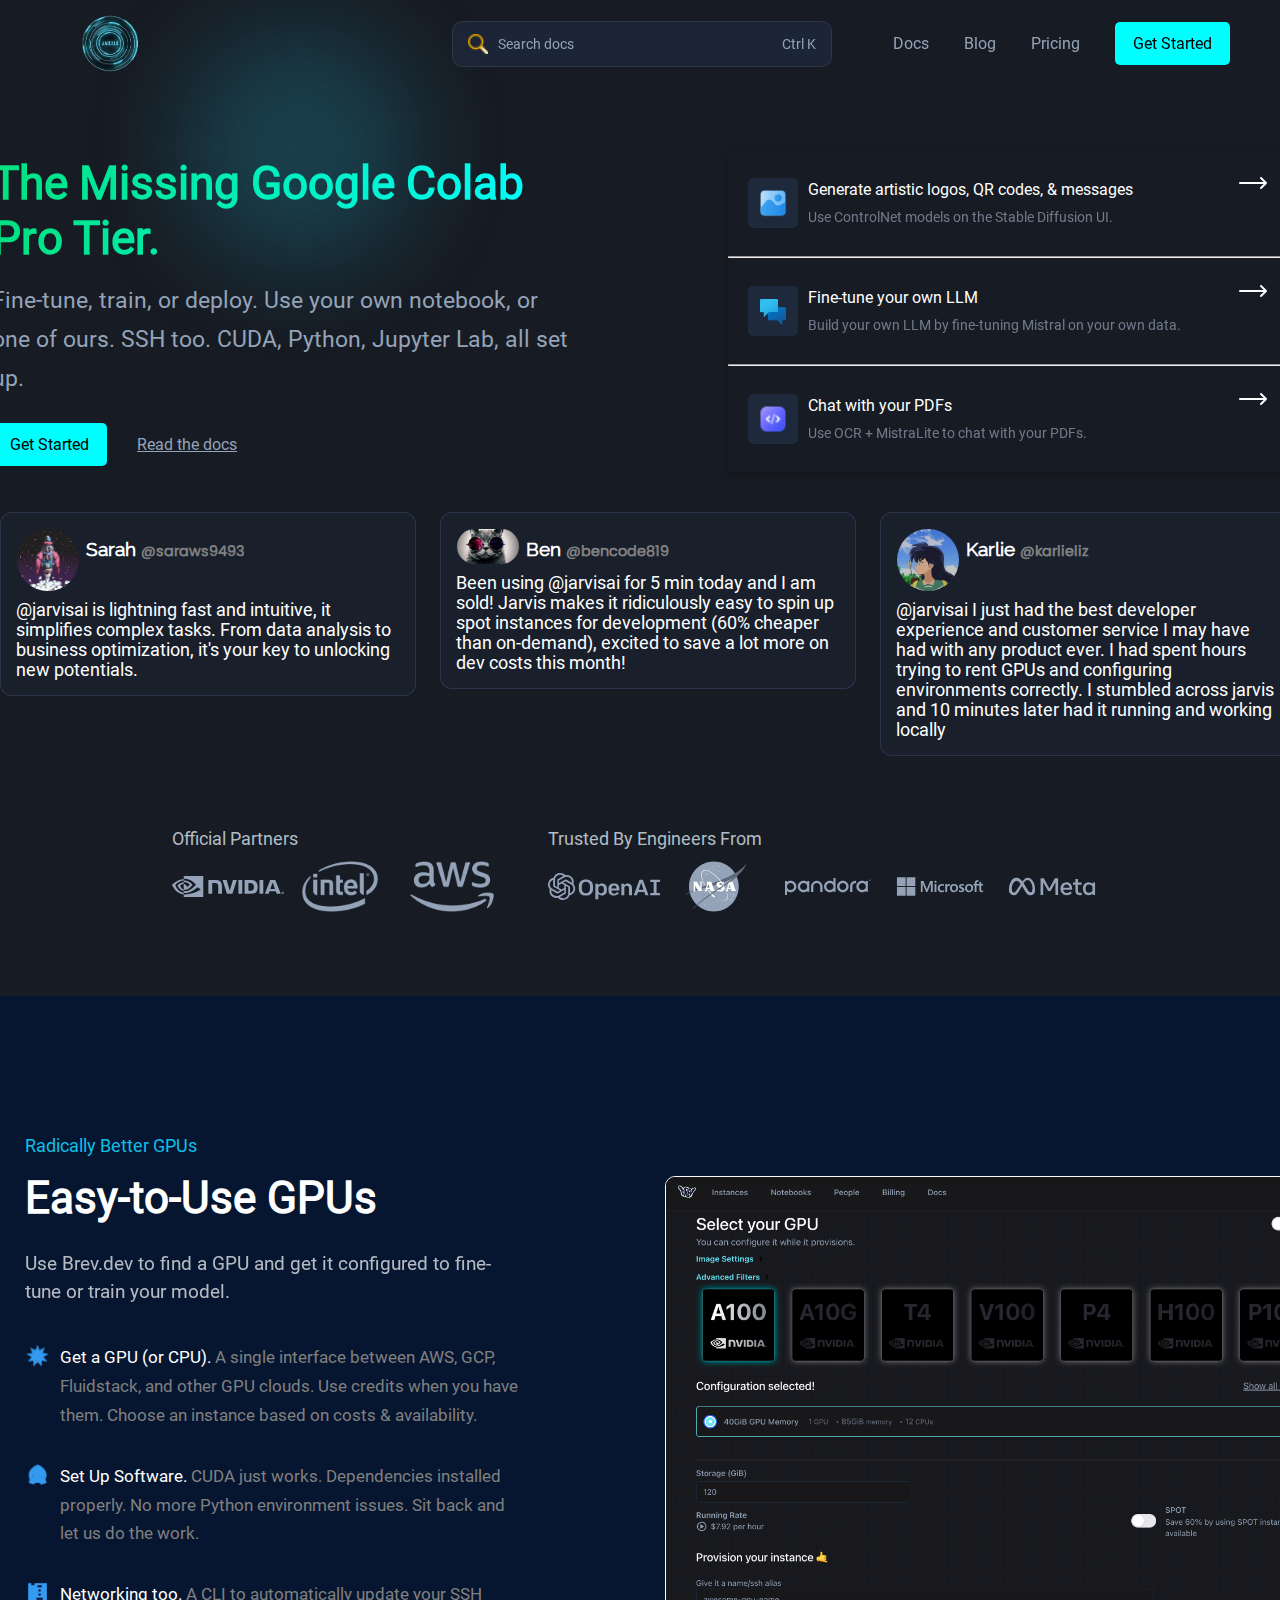
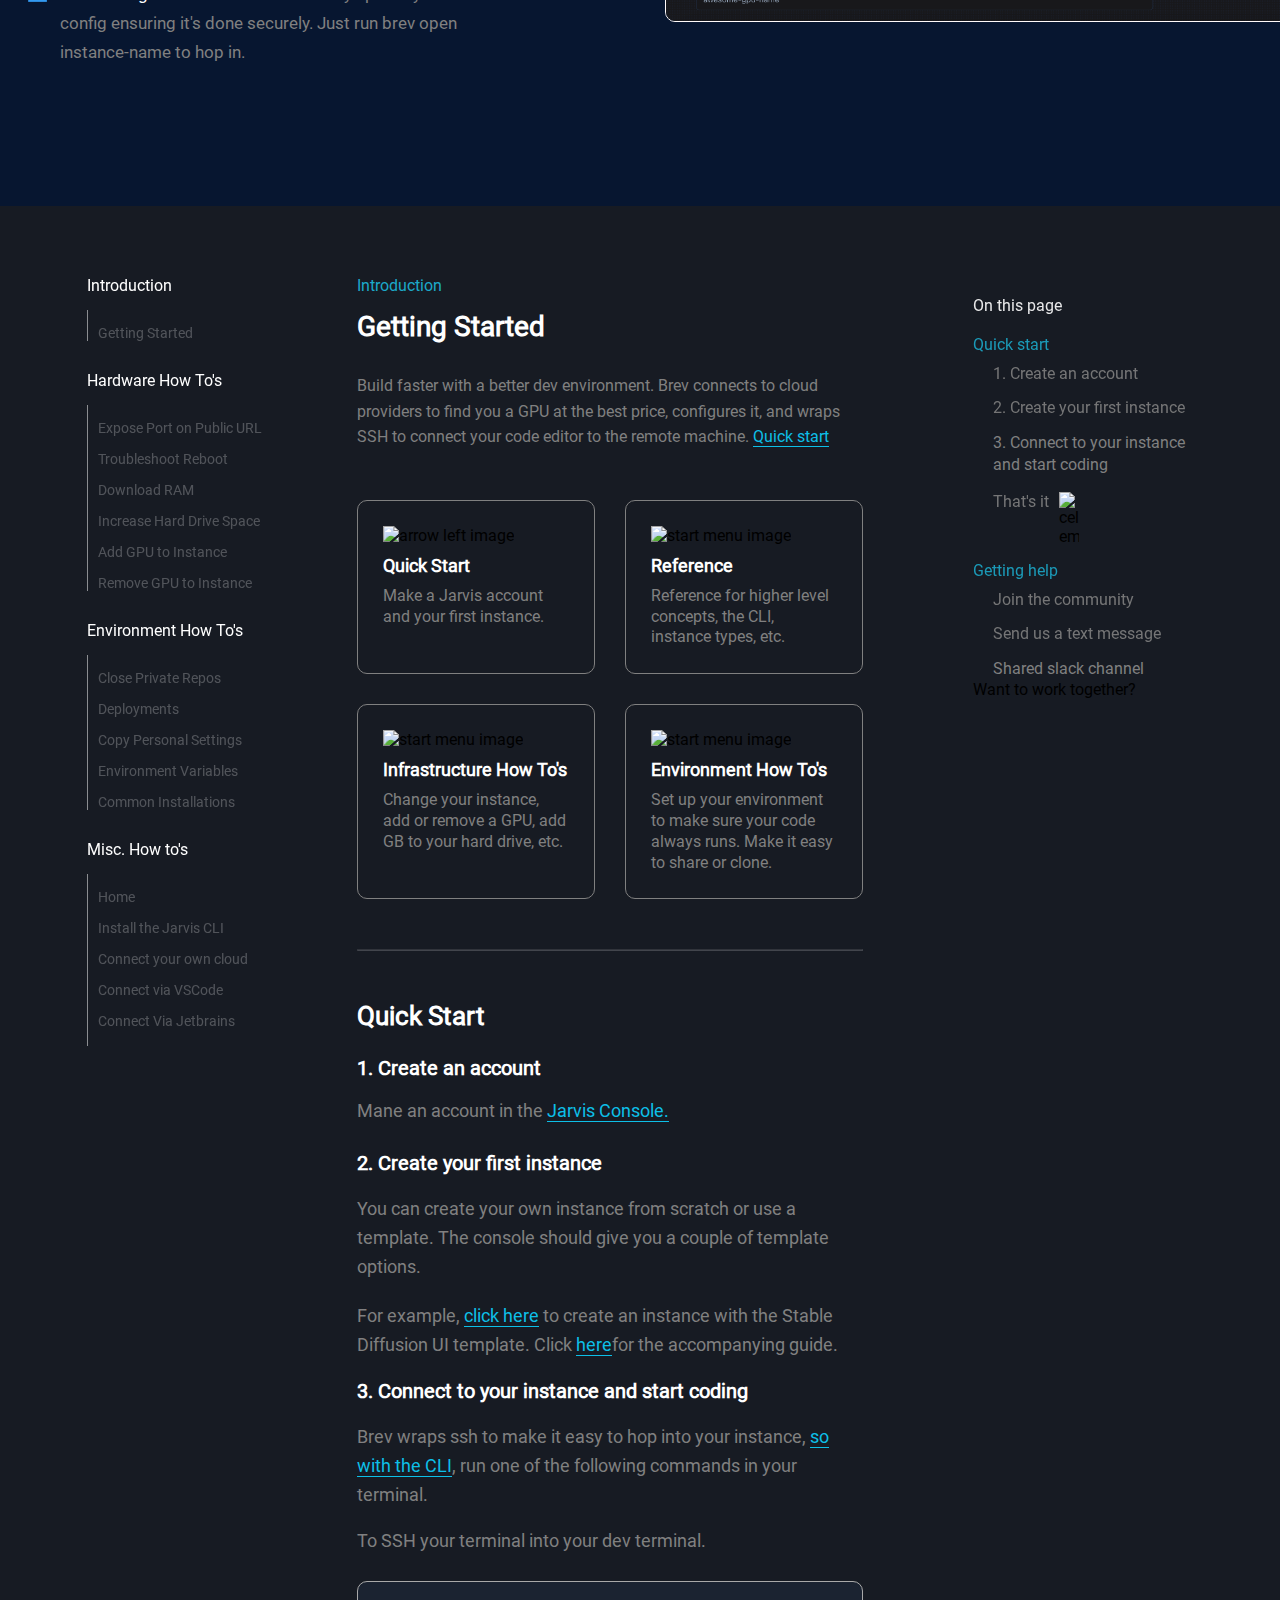
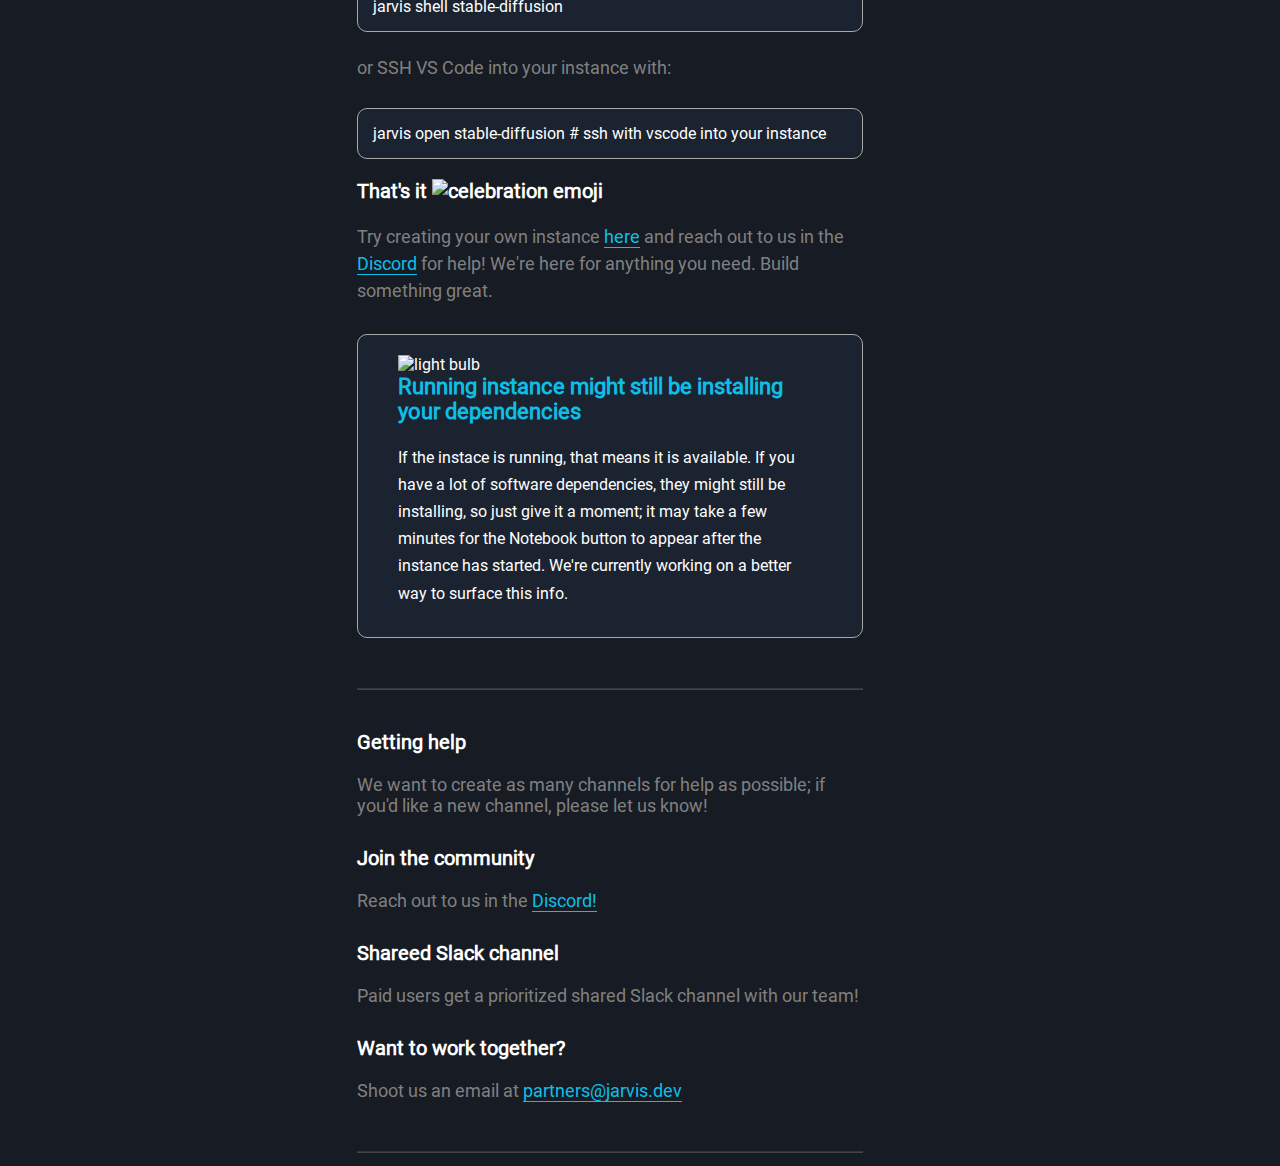
==== client/index.html @ 692cb722 "finished right section" ====
<!DOCTYPE html>
<html lang="en">
<head>
    <meta charset="UTF-8">
    <meta name="viewport" content="width=device-width, initial-scale=1.0">
    <title>Jarvis.ai</title>
    <link rel="stylesheet" href="/client/index.css">
    <script src="/client/index.js" defer></script>
    <script src="https://kit.fontawesome.com/c1b15e9f35.js" crossorigin="anonymous"></script>

    <link rel="icon" type="image/x-icon" href="/assets/jarvis.png">
</head>

<body>
        <div id="background">
            <div id="blur-overlay"></div>
            <header>
                <img class="header-icon" src="/assets/jarvis.png" alt="jarvis icon image" loading="lazy" title="jarvis icon image">
                <div class="header-middle">
                    <button onclick="toggleBlur()" class="middle-btn" type="button">
                        <div class="button-left">
                            <img src="/assets/search.png" alt="search icon" loading="lazy" title="search icon">
                            <span class="middle-span">Search docs</span>
                        </div>
                            <p>Ctrl K</p>
                    </button>
                </div>

                <div class="header-right">
                    <a href="#">Docs</a>
                    <a href="#">Blog</a>
                    <a href="#">Pricing</a>
                    <button class="get-started">Get Started</button>
                </div>
            </header>

                <div id="hidden-search-menu">
                    <div class="hidden-search-menu-top">
                        <div class="searchbar-wrapper">
                            <i class="fa-solid fa-magnifying-glass"></i>
                            <input type="text" id="search-input" placeholder="Search docs">
                        </div>
                            <span id="cancel-btn">Cancel</span>
                    </div>
                    <div class="search-menu-middle">
                        <span>No recent searches</span>
                    </div>
                    <div class="search-menu-bottom">
                        <div class="search-options">
                            <div class="to-select to-hide">
                                <i class="fa-solid fa-arrow-left"></i> <span>to select</span>
                            </div>
                            <div class="to-navigate to-hide">
                                <i class="fa-solid fa-arrow-down"></i>
                                <i class="fa-solid fa-arrow-up"></i>
                                <span>to navigate</span>
                            </div>
                            <div class="to-close to-hide">
                                <span class="escape-icon">esc</span>
                                <span>to close</span>
                            </div>
                            <div class="search-link-wrapper">
                                <span>Search by</span>
                                <a target="_blank" href="https://www.algolia.com/"><img class="search-icon" src="/assets/algolia-logo.svg" alt="Algolia Logo"></a>
                            </div>
                        </div>
                    </div>
                </div>

        <main id="main">
                <img class="blur" src="/assets/blur.png" alt="blur" loading="lazy">
                <div class="landing-top">
                    <div class="landing-left">
                        <h2>The Missing Google Colab Pro Tier.</h2>
                        <p>Fine-tune, train, or deploy. Use your own notebook, or one of ours. SSH too. CUDA, Python, Jupyter Lab, all set up.</p>       
                    <div class="landing-left-bottom">
                        <button class="get-started">Get Started</button>
                        <a href="">Read the docs</a>
                    </div>
                </div>

                <div class="landing-right">
                    <a href=""><div class="group">
                        <img class="label-img" src="/assets/image (1).png" alt="small image icon" loading="lazy">
                    <div class="label-1-text">
                        <p class="top-text">Generate artistic logos, QR codes, & messages</p>
                        <p class="bottom-text">Use ControlNet models on the Stable Diffusion UI.</p>
                    </div>
                        <img class="group-arrow" src="/assets/icons8-arrow-30.png" alt="">
                    </div></a><hr>

                
                    <a href=""><div class="group">
                        <img class="label-img" src="/assets/icons8-chat-48.png" alt="small messanger icon" loading="lazy">
                        <div class="label-1-text">
                            <p class="top-text">Fine-tune your own LLM</p>
                            <p class="bottom-text">Build your own LLM by fine-tuning Mistral on your own data.</p>
                        </div>
                        <img class="group-arrow" src="/assets/icons8-arrow-30.png" alt="">
                        </div></a><hr>

                
                    <a href=""><div class="group">
                        <img class="label-img" src="/assets/code.png" alt="small messanger icon" loading="lazy">
                        <div class="label-1-text">
                            <p class="top-text">Chat with your PDFs</p>
                            <p class="bottom-text">Use OCR + MistraLite to chat with your PDFs.</p>
                        </div>
                        <img class="group-arrow" src="/assets/icons8-arrow-30.png" alt="">
                    </div></a>
                </div>
            </div>

            <!-- Animated Cards-->

        <section id="scroll-wrapper">
            <div class="scroller-inner">
                <div class="cards">
                    <div class="card-top">
                        <img class="card-avi" src="/assets/astronaut-pic.jpg" alt="Picture of a rocket">
                        <h3 class="card-username"><span>Sarah </span>@saraws9493</h3>
                    </div>
                    <div class="card-bottom">
                        <p>@jarvisai is lightning fast and intuitive, it simplifies complex tasks. From data analysis to business optimization, it's your key to unlocking new potentials.</p>
                    </div>
                </div>
                <div class="cards">
                    <div class="card-top">
                        <img class="card-avi" src="/assets/catglasses-pic.jpg" alt="Picture of a cat with glasses">
                        <h3 class="card-username"><span>Ben </span>@bencode819</h3>
                    </div>
                    <div class="card-bottom">
                        <p>Been using @jarvisai for 5 min today and I am sold! Jarvis makes it ridiculously easy to spin up spot instances for development (60% cheaper than on-demand), excited to save a lot more on dev costs this month!</p>
                    </div>
                </div>
                <div class="cards">
                    <div class="card-top">
                        <img class="card-avi" src="/assets/kagome-pic.jpg" alt="Picture of Kagome from Inuyasha">
                        <h3 class="card-username"><span>Karlie </span>@karlieliz</h3>
                    </div>
                    <div class="card-bottom">
                        <p>@jarvisai I just had the best developer experience and customer service I may have had with any product ever. I had spent hours trying to rent GPUs and configuring environments correctly. I stumbled across jarvis and 10 minutes later had it running and working locally</p>
                    </div>
                </div>
                <div class="cards">
                    <div class="card-top">
                        <img class="card-avi" src="/assets/yonkodonny-pic.jpg" alt="Picture of Toji from JJK">
                        <h3 class="card-username"><span>Favii </span>@YonkoDonny</h3>
                    </div>
                    <div class="card-bottom">
                        <p>I had a delightful time setting up a #GPU-based dev environment... When's the last time you said that?</p>
                    </div> 
                </div>
                <div class="cards">
                    <div class="card-top">
                        <img class="card-avi" src="/assets/embur-pic.jpg" alt="Picture of Sung Jinwoo from Solo Leveling">
                        <h3 class="card-username"><span>Embur </span>@Embursidy</h3>
                    </div>
                    <div class="card-bottom">
                        <p>@jarvisai's offering is very smooth. Don't have to care about underlying GPU/cloud at all.</p>
                    </div>
                </div>
                <div class="cards">
                    <div class="card-top">
                        <img class="card-avi" src="/assets/lune-pic.jpg" alt="Picture of lune">
                        <h3 class="card-username"><span>Shawn </span>@saiyanlune</h3>
                    </div>
                    <div class="card-bottom">
                        <p>Jarvis saved me so much time developing and deploying ML apps, compared to running jobs locally. With Jarvis, I don’t have to go through clunky AWS or GCP UI’s, spend an hour setting up an instance just to realize that GPU’s are not available in that region.</p>
                    </div>
                </div>
                <div class="cards">
                    <div class="card-top">
                        <img class="card-avi" src="/assets/luka-pic.jpg" alt="Picture of Luka">
                        <h3 class="card-username"><span>Luka </span>@luka7doncic
                        </h3>
                    </div>
                    <div class="card-bottom">
                        <p>Really recommend @jarvisai for GPU programing. Your own powerful GPU server, but its cheap and so easy to set up. Couldn't do it locally</p>
                    </div>
                </div>
            </div>
        </section>

        <!-- Partners -->

        <section id="partners">
            <div class="partners-left">
                <span>Official Partners</span>
                <div class="company-images">
                    <img class="company-logos" src="/assets/nvidia-logo.svg" alt="">
                    <img class="company-logos" src="/assets/intel-logo.png" alt="">
                    <img class="company-logos" src="/assets/amazon logo.png" alt="">
                </div>
            </div>
            <div class="partners-right">
                    <span>Trusted By Engineers From</span>
                <div class="company-images">
                    <img class="company-logos" src="/assets/openai-logo.svg" alt="">
                    <img class="company-logos" src="/assets/nasa-logo.svg" alt="">
                    <img class="company-logos" src="/assets/pandora-logo.svg" alt="">
                    <img class="company-logos" src="/assets/microsoft-logo.svg" alt="">
                    <img class="company-logos" src="/assets/meta-logo.svg" alt="">
                </div>
            </div>
        </section>

        <!-- section below the home page -->

        <section id="radically">
            <div class="radically-left">
                <p>Radically Better GPUs</p>
                <h2>Easy-to-Use GPUs</h2>
                <p>Use Brev.dev to find a GPU and get it configured to fine-tune or train your model.</p>

                <div class="radically-left-bottom">
                    <div class="left-bottom">
                        <img class="radical-img" src="/assets/icons8-star-24.png" alt="">
                        <p><span>Get a GPU (or CPU). </span>A single interface between AWS, GCP, Fluidstack, and other GPU clouds. Use credits when you have them. Choose an instance based on costs & availability.</p>
                    </div>

                    <div class="left-bottom">
                        <img class="radical-img" src="/assets/icons8-spartan-helmet-24.png" alt="">
                        <p><span>Set Up Software. </span>CUDA just works. Dependencies installed properly. No more Python environment issues. Sit back and let us do the work.</p>
                    </div>

                    <div class="left-bottom">
                        <img class="radical-img" src="/assets/icons8-playing-24.png" alt="">
                        <p><span>Networking too. </span>A CLI to automatically update your SSH config ensuring it's done securely. Just run brev open instance-name to hop in.</p>
                    </div>
                </div>
            </div>

            <div class="radically-right">
                <img src="/assets/radically.png" alt="">
            </div>  
        </section>

        <section id="introduction">
            <div class="intro-left">
               <div class="scrollable-nav">
                <nav>
                    <li><h2>Introduction</h2>
                            <ul>                           
                                <li class="left-border"><a href="#">Getting Started</a></li>
                            </ul>
                    </li>

                    <li><h2>Hardware How To's</h2>
                    <ul>                    
                        <li class="left-border"><a href="#">Expose Port on Public URL</a></li>
                        <li class="left-border"><a href="#">Troubleshoot Reboot</a></li>
                        <li class="left-border"><a href="#">Download RAM</a></li>
                        <li class="left-border"><a href="#">Increase Hard Drive Space</a></li>
                        <li class="left-border"><a href="#">Add GPU to Instance</a></li>
                        <li class="left-border"><a href="#">Remove GPU to Instance</a></li>
                    </ul>
                </li>

                    <li><h2>Environment How To's</h2>
                    <ul>           
                        <li class="left-border"><a href="#">Close Private Repos</a></li>
                        <li class="left-border"><a href="#">Deployments</a></li>
                        <li class="left-border"><a href="#">Copy Personal Settings</a></li>
                        <li class="left-border"><a href="#">Environment Variables</a></li>
                        <li class="left-border"><a href="#">Common Installations</a></li>
                    </ul>
                </li>

                <li><h2>Misc. How to's</h2>
                    <ul>  
                        <li class="left-border"><a href="">Home</a></li>
                        <li class="left-border"><a href="">Install the Jarvis CLI</a></li>
                        <li class="left-border"><a href="">Connect your own cloud</a></li>
                        <li class="left-border"><a href="">Connect via VSCode</a></li>
                        <li class="left-border"><a href="">Connect Via Jetbrains</a></li>
                        <li class="left-border"><a href="">Invite Users</a></li>
                    </ul>
                </li>

                <li><h2>Reference</h2>
                    <ul>  
                        <li class="left-border"><a href="">Home</a></li>
                        <li class="left-border"><a href="">GPU</a></li>
                        <li class="left-border"><a href="">Setup Scripts</a></li>
                        <li class="left-border"><a href="">Debugging</a></li>
                    </ul>
                </li>

                </nav>
            </div> 
            </div>


            <div class="intro-middle">
                <p>Introduction</p>
                <h3>Getting Started</h3>
                <p>Build faster with a better dev environment. Brev connects to cloud providers to find you a GPU at the best price, configures it, and wraps SSH to connect your code editor to the remote machine. <span>Quick start</span></p>

                <div class="grid-container">
                    <div class="card">
                        <img src="/assets/icons8-arrow-left-24.png" alt="arrow left image">
                        <h5>Quick Start</h5>
                        <p>Make a Jarvis account and your first instance.</p>
                    </div>
                    <div class="card">
                        <img src="/assets/icons8-start-menu-24.png" alt="start menu image">
                        <h5>Reference</h5>
                        <p>Reference for higher level concepts, the CLI, instance types, etc.</p>
                    </div>
                    <div class="card">
                        <img src="/assets/icons8-staad-rcdc-24.png" alt="start menu image">
                        <h5>Infrastructure How To's</h5>
                        <p>Change your instance, add or remove a GPU, add GB to your hard drive, etc.</p>
                    </div>
                    <div class="card">
                        <img src="/assets/icons8-environment-24.png" alt="start menu image">
                        <h5>Environment How To's</h5>
                        <p>Set up your environment to make sure your code always runs. Make it easy to share or clone.</p>
                    </div>
                </div><hr>

                <div class="quick">
                    <h2>Quick Start</h2>

                    <h5>1. Create an account</h5>
                    <p>Mane an account in the <span>Jarvis Console.</span></p>

                    <h5>2. Create your first instance</h5>
                    <p>You can create your own instance from scratch or use a template. The console should give you a couple of template options.</p>
                    <p>For example, <span>click here</span> to create an instance with the Stable Diffusion UI template. Click <span>here</span>for the accompanying guide.</p>

                    <h5>3. Connect to your instance and start coding</h5>
                    <p>Brev wraps ssh to make it easy to hop into your instance, <span>so with the CLI</span>, run one of the following commands in your terminal.</p>
                    <p>To SSH your terminal into your dev terminal.</p>
                    <div>jarvis shell stable-diffusion</div>
                    <p>or SSH VS Code into your instance with:</p>
                    <div>jarvis open stable-diffusion # ssh with vscode into your instance</div>

                    <h5>That's it <img src="/assets/icons8-celebration-24.png" alt="celebration emoji" loading="lazy"></h5>

                    <p>Try creating your own instance <span>here</span> and reach out to us in the <span>Discord</span> for help! We're here for anything you need. Build something great.</p>
                    <div>
                        <img src="/assets/icons8-light-bulb-24.png" alt="light bulb" loading="lazy" width="30px">
                        <h5>Running instance might still be installing your dependencies</h5>
                        <p>If the instace is running, that means it is available. If you have a lot of software dependencies, they might still be installing, so just give it a moment; it may take a few minutes for the Notebook button to appear after the instance has started. We're currently working on a better way to surface this info.</p>
                    </div>
                </div><hr>

                <div class="help">
                    <h5>Getting help</h5>
                    <p>We want to create as many channels for help as possible; if you'd like a new channel, please let us know!</p>
                    <h5>Join the community</h5>
                    <p>Reach out to us in the <span>Discord!</span></p>
                    <h5>Shareed Slack channel</h5>
                    <p>Paid users get a prioritized shared Slack channel with our team!</p>

                    <h5>Want to work together?</h5>
                    <p>Shoot us an email at <span>partners@jarvis.dev</span></p>
                </div><hr>
            </div>


            <div class="intro-right">
                <p>On this page</p>
                <p>Quick start</p>
                <div class="intro-right-indent">
                    <p>1. Create an account</p>
                    <p>2. Create your first instance</p>
                    <p>3. Connect to your instance and start coding</p>
                    <div class="p-img"><p>That's it</p><img src="/assets/icons8-celebration-24.png" width="20px" alt="celebration emoji" loading="lazy"></div>
                </div>

                <p>Getting help</p>
                <div class="intro-right-indent">
                    <p>Join the community</p>
                    <p>Send us a text message</p>
                    <p>Shared slack channel</p>
                </div>
                <p>Want to work together?</p>
            </div>
        </section>



    </main>
</body>
</html>
---- client/index.css ----
/* variables will go up here */

:root {
    --color: rgb(148 163 184);
    --raleway: raleway;
    --sharetech: sharetech;
    --roboto: roboto;
    --poppins: poppins;
}

* {
    margin: 0;
    padding: 0;
    text-decoration: none;
    box-sizing: border-box;
    list-style: none;
    font-family: var(--roboto);
}

body {
    position: relative;
    display: flex;
    align-items: center;
    justify-content: center;
    background: #171B23;
    overflow-x: hidden;
}

/* Need to find better background color */ 

#background {
    background: #171B23;
    height: 100vh;
    z-index: 50;
}

/* Header section */


header {
    position: fixed;
    top: 0;
    left: 0;
    display: flex;
    justify-content: space-between;
    align-items: center;
    padding: 10px 50px;
    z-index: 10;
    width: 100%;
}

.header-icon {
    width: 120px;
    cursor: pointer;
}

.header-middle {
    padding-left: 220px;
}

.middle-btn {
    width: 380px;
    padding: 12px 15px;
    display: flex;
    justify-content: space-between;
    align-items: center;
    background-color: rgba(30, 41, 59, 0.789);
    border-radius: 10px;
    color: var(--color);
    opacity: 1;
    cursor: pointer;
    border: 1px solid rgba(169, 169, 169, 0.129);
    font-size: 14px;
    transition: 0.1s ease-in-out;
}

.middle-btn:hover {
    border: 1px solid rgba(156, 162, 168, 0.677);
}

.middle-btn img {
    width: 20px;
}

.button-left {
    display: flex;
    justify-content: center;
    align-items: center;
    gap: 10px;
}

.header-right {
    display: flex;
    justify-content: center;
    align-items: center;
    gap: 35px;
}

.header-right a {
    font-size: 16px;
    color: var(--color);
    opacity: 1;
    transition: 0.2s ease-in-out;
}

.header-right a:hover {
    color: whitesmoke;
}


.get-started {
    background-color: cyan;
    border: none;
    border-radius: 5px;
    padding: 12px 18px;
    font-size: 16px;
    cursor: pointer;
    transition: 0.2s ease-in-out;
}

.get-started:hover {
    background-color: #1ca9c9;
    color: black;
}

/* Header section ends */

/* hidden search menu */

#hidden-search-menu {
    z-index: 9999;
    position: relative;
    top: 12rem;
    left: 50%;
    transform: translate(-50%, -50%);
    display: none;
    align-items: start;
    justify-content: center;
    background-color: #1e293b;
    height: 13.5rem;
    width: 35rem;
    color: white;
    border-radius: 12px;
    overflow: hidden;
    border: 1px solid rgba(128, 128, 128, 0.496);
}

#hidden-search-menu.active {
    display: flex;
}

#blur-overlay {
    display: none;
    position: fixed;
    z-index: 100;
    top: 0;
    left: 0;
    right: 0;
    bottom: 0;
    backdrop-filter: blur(10px);
}

#blur-overlay.active {
    display: block;
}

.hidden-search-menu-top {
    color: var(--color);
    display: flex;
    justify-content: center;
    align-items: center;
    outline: none;
    border: none;
    width: 100%;
    height: 3rem;
    display: flex;
    justify-content: center;
    align-items: center;
    border-bottom: 1px solid rgba(128, 128, 128, 0.496);
    gap: 2px;
    padding-right: 16px;
}

.searchbar-wrapper {
    display: flex;
    align-items: center;
    justify-content: center;
    width: 35rem;
    border: 1px solid gray;
    border-top-left-radius: 12px;
}

.searchbar-wrapper.focused {
    border: 1.5px solid #035fff;
}

.fa-magnifying-glass {
    padding-left: 1rem;
}

.hidden-search-menu-top > span {
    color: rgba(173, 211, 255, 0.622);
    padding: 3px;
    border-radius: 8px;
    background: #4e628631;
    font-size: 13px;
}

.hidden-search-menu-top > span:hover{
    background: #4e62865d;
    cursor: pointer;
}

#search-input {
    padding: 15px;
    width: 100%;
    background-color: #1e293b;
    border: none;
    outline: none;
    color: var(--color);
}

#search-input::placeholder {
    color: var(--color);
}

.search-menu-middle {
    position: absolute;
    left: 50%;
    top: 50%;
    transform: translate(-50%, -50%);
    color: var(--color);
}


.search-menu-bottom {
    white-space: nowrap;
    position: absolute;
    bottom: 0;
    border-top: 1px solid rgba(128, 128, 128, 0.496);
    width: 100%;
}

.search-options {
    font-size: 13px;
    color: var(--color);
    display: flex;
    justify-content: start;
    align-items: center;
    height: 2.9rem;
    width: 22rem;
    gap: 1.5rem;
    padding: 20px;
}

.fa-arrow-down,
.fa-arrow-up,
.fa-arrow-left,
.escape-icon {
    font-size: 9px;
    background: rgba(128, 128, 128, 0.211);
    padding: 6px;
    border-radius: 5px;
}

.search-link-wrapper {
    padding-left: 3.5rem;
    display: flex;
    justify-content: center;
    align-items: center;
    gap: 8px;
    font-size: 12px;
}

.search-icon {
    width: 5rem;
}

/* Hidden search menu ends */


/* top content of the home page */

.landing-top {
    position: relative;
    display: flex;
    justify-content: center;
    align-items: center;
    gap: 10rem;
    text-align: left;
    margin-top: 150px;
    padding: 0px 100px;
}

.blur {
    position: absolute;
    left: 300px;
    top: 150px;
    transform: translate(-50%, -50%);
    width: 450px;
}

/* left side of the top content of the home page */ 

.landing-left {
    display: flex;
    flex-direction: column;
    gap: 15px;
    width: 36rem;
}

.landing-left h2 {
    font-size: 46px;
    line-height: 1.2;
    color: cyan;
    background: linear-gradient(to right, #02e180, cyan);
    -webkit-background-clip: text;    
    background-clip: text;  
    color: transparent; 
}

.landing-left p {
    color: var(--color);
    opacity: 1;
    line-height: 1.7;
    font-size: 23px;
}

.landing-left-bottom {
    display: flex;
    align-items: center;
    gap: 30px;
    margin-top: 10px;
}

.landing-left-bottom a {
    color: var(--color);
    opacity: 1;
    text-decoration: underline;
}

.landing-left-bottom a:hover {
    color: #0dbfe7;
}

/* right side of the top content of the home page */ 

.landing-right {
    display: flex;
    flex-direction: column;
    width: 35rem;
    background-color: #171B23;
    box-shadow: rgba(0, 0, 0, 0.24) 0px 3px 8px;
    border-radius: 5px;
}

.group {
    display: flex;
    justify-content: center;
    align-items: center;
    padding: 18px 20px;
    gap: 10px;
}

.group.clicked {
    border: 2px solid #0dbfe7;
}

.label-img {
    width: 50px;
    padding: 10px;
    background-color: #1e293b;
    border-radius: 5px;
}

.label-1-text {
    line-height: 1.8;
    width: 80%;
}

.top-text {
    font-size: 16px;
    color: white;
}

.bottom-text {
    color: var(--color);
    opacity: 70%;
    font-size: 14px;
    font-family: var(--roboto);
}

.group-arrow {
    width: 30px;
    padding-bottom: 40px;
    margin-left: 10px;
}

#main {
    display: flex;
    justify-content: center;
    flex-direction: column;
    align-items: center;
    gap: 2.5rem;
}

/* card section starts */

#scroll-wrapper {
    max-width: 100vw;
    display: flex;
    overflow-x: hidden;
}

.scroller-inner {
    display: flex;
    gap: 1.5rem;
    animation: scrolling 30s linear 0s infinite normal none running;
}

@keyframes scrolling {
    0% {
        transform: translateX(1rem);
    }
    100% {
        transform: translateX(-60%);
    }
}

.cards {
    width: 26rem;
    background: #1e293b65;
    padding: 15px;
    height: fit-content;
    border: 1px solid #34466396;
    border-radius: 12px;
}

.card-top {
    position: relative;
    display: flex;
    justify-content: start;
    align-items: center;
    gap: 1rem;
    white-space: nowrap;
}

.card-avi {
    width: 4rem;
    border-radius: 50px;
    border: 1px solid #1e293b35;
}

.card-top > h3 > span {
    color: white;
    font-size: 1.2rem;
    font-family: var(--raleway);
}

.card-username {
    position: absolute;
    top: 10px;
    left: 70px;
    color: gray;
    font-size: .9rem;
    font-family: var(--poppins);
}

.card-bottom {
    padding-top: 8px;
    color: white;
    font-size: 17.5px;
}
/*card section ends */


/* partner section */
#partners {
    display: flex;
    height: 10rem;
    justify-content: center;
    align-items: center;
    flex-direction: row;
    gap: 2.5rem;
    color: rgb(178, 189, 197);
    font-size: 1.15rem;
    font-weight: 100;
}

.partners-left {
    display: flex;
    justify-content: center;
    align-items: start;
    flex-direction: column;
}

.company-images {
    display: flex;
    justify-content: center;
    align-items: center;
}

.company-logos {
    width: 7rem;
}

.partners-right {
    display: flex;
    justify-content: center;
    align-items: start;
    flex-direction: column;
}
/* partner section ends */


/* Section 2 begins */

#radically {
    display: flex;
    justify-content: center;
    align-items: center;
    height: 90vh;
    background-color: #071630;
    width: 100%;
    gap: 10rem;
}

.radically-left {
    display: flex;
    flex-direction: column;
    gap: 1rem;
    width: 30rem;
    margin-left: 130px;
}

.radically-left p:nth-child(1) {
    color: #0dbfe7;
    font-size: 18px;
}

.radically-left h2 {
    color: white;
    font-size: 44px;
}

.radically-left p:nth-child(3) {
    color: white;
    font-size: 19px;
    line-height: 1.5;
    margin-top: 10px;
    opacity: .7;
}

.radically-left-bottom {
    display: flex;
    flex-direction: column;
    justify-content: center;
    margin-top: 20px;
    width: 31rem;
    gap: 2rem;
}

.radical-img {
    height: 25px;
}

.left-bottom {
    display: flex;
    gap: 10px;
}

.left-bottom span {
    color: white;
    opacity: 1;
}

.left-bottom p {
    color: gray;
    line-height: 1.7;
    font-size: 17px;
}

.radically-right img {
    width: 720px;
    border-radius: 10px;
    border: 1px solid snow;
}

/* introduction section */

#introduction {
    background: #171B23;
    height: 280vh;
    width: 100%;
    padding: 0px 15px;
    display: flex;
    justify-content: center;
}

.intro-left {
    position: sticky;
    top: 0;
    left: 0;
    display: flex;
    flex-direction: column;
    justify-content: flex-start;
    height: 100vh;
    overflow-y: auto;
    width: 15%;
}

.scrollable-nav {
    height: 800px; 
    overflow-y: scroll; 
}

nav li {
    padding-top: 15px;
    font-size: 14px;
    transition: 0.1s ease-in-out;
}

nav li:hover {
    opacity: 1;
}

nav li h2 {
    font-size: 16px;
    color: white;
    font-weight: 300;
    margin: 15px 0px;
}

.left-border {
    border-left: 1px solid white;
    padding-left: 10px;
    opacity: .5;
}

nav ul li a {
    color: white;
    opacity: .5;
}


.intro-middle {
    display: flex;
    flex-direction: column;
    width: 40%;
    padding: 30px 30px 0px 50px;
}

.intro-middle > p:nth-child(1) {
    color: #1ca9c9;
    padding-bottom: 15px;
}

.intro-middle h3 {
    color: white;
    padding-bottom: 30px;
    font-size: 28px;
}

.intro-middle > p:nth-child(3) {
    color: grey;
    line-height: 1.6;
}

.intro-middle span {
    color: #0dbfe7;
    cursor: pointer;
    border-bottom: 1px solid #0dbfe7;
}

.intro-middle span:hover {
    border-bottom: 3px solid #0dbfe7;
}

.grid-container {
    margin-top: 50px;
    display: grid;
    grid-template-columns: repeat(2,1fr);
    gap: 30px;
}

.card {
    border: 1px solid gray;
    border-radius: 10px;
    padding: 25px;
    cursor: pointer;
    transition: 0.1s ease-in-out;
}

.card img {
    width: 40px;
    padding-bottom: 10px;
}

.card h5 {
    color: white;
    padding-bottom: 10px;
    font-size: 18px;
}

.card p {
    color: gray;
    line-height: 1.3;
    font-size: 16px;
}

.card:hover {
    border: 1px solid #0dbfe7;
}

#introduction hr {
    margin-top: 50px;
    opacity: .2;
}

.quick {
    margin-top: 50px;
}

.quick h2 {
    color: white;
    padding-bottom: 25px;
    font-size: 26px;
}

.quick h5 {
    color: white;
    font-size: 20px;
    padding-bottom: 20px;
}

.quick > p:nth-child(3) {
    color: gray;
    padding-bottom: 30px;
    font-size: 18px;
}

.quick > p:nth-child(5) {
    color: gray;
    font-size: 18px;
    line-height: 1.6;
    padding-bottom: 20px;
}

.quick > p:nth-child(6) {
    color: gray;
    font-size: 18px;
    line-height: 1.6;
    padding-bottom: 20px;
}

.quick > p:nth-child(8) {
    color: gray;
    font-size: 18px;
    line-height: 1.6;
    padding-bottom: 20px;
}

.quick > p:nth-child(9) {
    color: gray;
    font-size: 18px;
}

.quick div {
    margin-top: 30px;
    background-color: rgba(30, 41, 59, .6);
    padding: 15px;
    border: 1px solid darkgray;
    border-radius: 10px;
    color: white;
}

.quick > p:nth-child(11) {
    color: gray;
    font-size: 18px;
    margin-top: 25px;
}

.quick > h5:nth-child(13) {
    margin-top: 20px;
}

.quick > p:nth-child(14) {
    color: gray;
    font-size: 18px;
    line-height: 1.5;
}

.quick > div:nth-child(15) {
    padding: 20px 40px 30px 40px;
}

.quick > div:last-of-type h5 {
    color: #0dbfe7;
    font-size: 22px;
}

.quick > div:last-of-type p {
    font-size: 16px;
    line-height: 1.7;
}

.help {
    margin-top: 40px;
}

.help h5 {
    color: white;
    font-size: 20px;
    padding-bottom: 20px;
}

.help p {
    color: gray;
    padding-bottom: 30px;
    font-size: 18px;
}

.help > p:nth-child(8) {
    padding-bottom: 0;
}

.intro-right {
    display: flex;
    flex-direction: column;
    justify-content: flex-start;
    width: 15%;
    margin-top: 50px;
    margin-left: 80px;
}

.intro-right p:nth-child(1) {
    color: white;
    padding-bottom: 20px;
    opacity: .9;
}

.intro-right p:nth-child(2) {
    color: #1ca9c9;
    opacity: .9;
}

.intro-right-indent {
    margin-top: 10px;
    padding-left: 20px;
    display: flex;
    flex-direction: column;
    gap: 15px;
    font-size: 16px;
}

.intro-right-indent p:nth-child(1) {
    color: gray;
    padding-bottom: 0;
}

.intro-right-indent p:nth-child(2) {
    color: gray;
}

.intro-right-indent p:nth-child(3) {
    color: gray;
    line-height: 1.4;
}

.intro-right-indent p:nth-child(4) {
    color: gray;
}

.p-img {
    display: flex;
    gap: 10px;
}

.intro-right p:nth-child(4) {
    margin-top: 15px;
    color: #1ca9c9;
    opacity: .9;
}






/* mobile device media query */

@media only screen and (max-width: 600px) and (min-width: 360px) {
    header {
        justify-content: space-evenly;
        padding: 10px 0px;
    }
    #background {
        background: #171B23;
        height: 170vh;
        z-index: 50;
    }
    .header-icon {
        width: 80px;
    }
    .header-middle {
        padding-left: 120px;
    }
    .middle-btn {
        width: 150px;
        padding: 10px 10px;
        font-size: 10px;
    }
    .middle-btn p {
        display: none;
    }
    .middle-btn img {
        width: 15px;
    }
    .button-left {
        gap: 12px;
    }
    .header-right {
        display: none;
    }

    .landing-top {
        display: flex;
        flex-direction: column;
        justify-content: center;
        padding: 0 20px;
        gap: 4.5rem;
    }
    .blur {
        position: absolute;
        left: 100px;
        top: 150px;
        transform: translate(-50%, -50%);
        width: 350px;
    }
    .landing-left {
        gap: 0px;
        width: auto;
    }
    .landing-left h2 {
        font-size: 44px;
        line-height: 1.4;
    }
    .landing-left p {
        line-height: 1.8;
        font-size: 24px;
    }
    .landing-left-bottom {
        flex-direction: column;
        align-items: flex-start;
        gap: 20px;
        margin-top: 30px;
    }

    .landing-right {
        display: flex;
        flex-direction: column;
        justify-content: center;
        align-items: center;
        width: 100%;
        background-color: #171B23;
        box-shadow: rgba(0, 0, 0, 0.24) 0px 3px 8px;
        border-radius: 5px;
        margin-top: 0px;
    }
    
    .group {
        display: flex;
        justify-content: center;
        align-items: flex-start;
        padding: 15px 20px;
        gap: 10px;
    }
    hr {
        width: 100%;
    }
    .label-img {
        width: 50px;
        padding: 12px;
        background-color: #1e293b;
        border-radius: 5px;
    }
    .label-1-text {
        line-height: 1.8;
        width: 70%;
    }
    .top-text {
        font-size: 16px;
        color: white;
    }
    .bottom-text {
        color: var(--color);
        opacity: 70%;
        font-size: 14px;
    }
    .group-arrow {
        width: 30px;
        padding-bottom: 50px;
        margin-left: 10px;
    }

    .scroller-inner {
        animation: scrolling 60s linear infinite forwards;
    }

    #partners {
        display: flex;
        flex-direction: column;
        justify-content: center;
        align-items: start;
        padding-left: 2rem;
        text-align: left;
        height: 15rem;
        width: 100%;
    }
    #partners span {
        font-size: 18px;
        width: 14rem;
    }
    .partners-left {
        gap: 10px;
    }
    .partners-right {
        gap: 10px;
    }
    .company-images {  
        width: 100%;
        display: grid;
        grid-template-columns: repeat(3, 1fr);
    }
    .company-logos {
        width: 90px;
    }

    #hidden-search-menu {
        z-index: 9999;
        position: fixed;
        top: 29.15rem;
        left: 50%;
        transform: translate(-50%, -50%);
        display: none;
        align-items: start;
        justify-content: center;
        background-color: #1e293b;
        height: 100vh;
        width: 100%;
        color: white;
        border-radius: 0;
        overflow: hidden;
        border: none;
    }
    
    #blur-overlay.active {
        display: none;
    }
    
    .hidden-search-menu-top {
        color: var(--color);
        display: flex;
        justify-content: center;
        align-items: center;
        outline: none;
        border: none;
        width: 100%;
        height: 3rem;
        justify-content: center;
        align-items: center;
        border-bottom: 1px solid rgba(128, 128, 128, 0.496);
        gap: 2px;
        padding-right: 16px;
    }
    
    .searchbar-wrapper {
        display: flex;
        align-items: center;
        justify-content: center;
        border: 1px solid gray;
        border-radius: 0;
    }
    
    .search-menu-middle {
        top: 54%;
    }
    
    .search-menu-bottom {
        position: absolute;
        bottom: 2rem;
        border-top: 1px solid rgba(128, 128, 128, 0.496);
        width: 100%;
    }
    
    .search-options {
        display: flex;
        justify-content: end;
        align-items: center;
        width: 100%;
        gap: 1.5rem;
        padding: 20px;
    }

    .to-hide {
        display: none;
    }
    
    .search-link-wrapper {
        padding-left: 3.5rem;
        display: flex;
        justify-content: center;
        align-items: center;
        gap: 8px;
        font-size: 12px;
    }
    
    .search-icon {
        width: 5rem;
    }

    #radically {
        position: relative;
        display: flex;
        justify-content: start;
        align-items: center;
        flex-direction: column;
        height: 140vh;
        background-color: #071630;
        width: 100vw;
        gap: 5rem;
        padding-top: 2rem;
        overflow: hidden;
    }
    
    .radically-left {
        display: flex;
        flex-direction: column;
        gap: 1rem;
        width: 100%;
        margin-left: 0px;
        padding: 30px;
    }
    
    .radically-left p:nth-child(1) {
        color: #0dbfe7;
        font-size: 16px;
    }
    
    .radically-left h2 {
        color: white;
        font-size: 32px;
    }
    
    .radically-left p:nth-child(3) {
        color: grey;
        font-size: 19px;
        line-height: 1.5;
        margin-top: 10px;
    }
    
    .radically-left-bottom {
        display: flex;
        flex-direction: column;
        justify-content: center;
        margin-top: 20px;
        width: fit-content;
        gap: 2rem;
    }
    
    .radical-img {
        height: 25px;
    }
    
    .left-bottom {
        display: flex;
        gap: 10px;
    }
    
    .left-bottom span {
        color: white;
    }
    
    .left-bottom p {
        line-height: 1.7;
        font-size: 17px;
    }

    .radically-right {
        width: 100vw;
    }
    
    .radically-right img {
        width: 770px;
        border-radius: 10px;
        border: 1px solid snow;
        margin-left: 1.4rem;
    }
    #introduction {
        display: none;
    }
}

@media only screen and (max-width: 1026px) and (min-width: 660px){
    header {
        padding-top: 10px;
    }
    #background {
        background: #171B23;
        height: 150vh;
        z-index: 50;
    }
    .header-icon {
        width: 100px;
        margin-left: 50px;
    }
    .header-middle {
        padding-left: 50px;
    }
    .middle-btn {
        width: 200px;
        padding: 10px 10px;
        font-size: 10px;
    }
    .middle-btn p {
        display: none;
    }
    .middle-btn img {
        width: 15px;
    }
    .button-left {
        gap: 12px;
    }
    .header-right {
        padding-right: 20px;
        gap: 15px;
    }
    .header-right button {
        display: none;
    }
    .landing-top {
        display: flex;
        flex-direction: column;
        justify-content: center;
        text-align: center;
        margin-top: 80px;
        padding: 0 24px;
        gap: 10px;
    }
    .blur {
        position: absolute;
        left: 130px;
        top: 150px;
        transform: translate(-50%, -50%);
        width: 450px;
    }
    .landing-left {
        gap: 15px;
    }
    .landing-left h2 {
        font-size: 44px;
        line-height: 1.3;
    }
    .landing-left p {
        line-height: 1.8;
        font-size: 22px;
    }
    .landing-left-bottom {
        flex-direction: row;
        justify-content: center;
        align-items: center;
        text-align: center;
        gap: 25px;
        margin-top: 15px;
    }
    
    .landing-right {
        display: flex;
        flex-direction: column;
        width: 95%;
        background-color: #171B23;
        box-shadow: rgba(0, 0, 0, 0.24) 0px 3px 8px;
        border-radius: 5px;
        margin-top: 70px;
    }
    
    .group {
        display: flex;
        justify-content: center;
        align-items: center;
        text-align: left;
        padding: 20px 25px;
        gap: 10px;
    }
    .label-img {
        width: 60px;
        padding: 15px;
        background-color: #1e293b;
        border-radius: 5px;
    }  
    .label-1-text {
        line-height: 1.8;
    }

    #radically {
        display: flex;
        flex-direction: column;
        justify-content: center;
        align-items: flex-start;
        text-align: left;
        height: 110vh;
        background-color: #071630;
        width: 100%;
        gap: 8rem;
    }
    
    .radically-left {
        display: flex;
        flex-direction: column;
        gap: 1rem;
        width: 70%;
    }
    
    .radically-left p:nth-child(1) {
        color: #0dbfe7;
        font-size: 18px;
    }
    
    .radically-left h2 {
        color: white;
        font-size: 44px;
    }
    
    .radically-left p:nth-child(3) {
        color: grey;
        font-size: 19px;
        line-height: 1.5;
        margin-top: 10px;
    }
    
    .radically-left-bottom {
        display: flex;
        flex-direction: column;
        justify-content: center;
        margin-top: 20px;
        width: 35rem;
        gap: 2rem;
    }
    
    .radical-img {
        height: 25px;
    }
    
    .left-bottom {
        display: flex;
        gap: 10px;
    }
    
    .left-bottom span {
        color: white;
    }
    
    .left-bottom p {
        line-height: 1.7;
        font-size: 17px;
    }

    .radically-right {
        margin-left: 110px;
    }
    
    .radically-right img {
        width: 700px;
        border-radius: 10px;
        border: 1px solid snow;
    }
    #introduction {
        display: none;
    }


}





@font-face {
    font-family: 'sharetech';
    src: url(/assets/ShareTech-Regular.ttf);
}

@font-face {
    font-family: 'roboto';
    src: url(/assets/Roboto-Regular.ttf);
}

@font-face {
    font-family: 'raleway';
    src: url(/assets/Raleway-Regular.ttf);
}

@font-face {
    font-family: 'poppins';
    src: url(/assets/Poppins-Regular.otf);
}
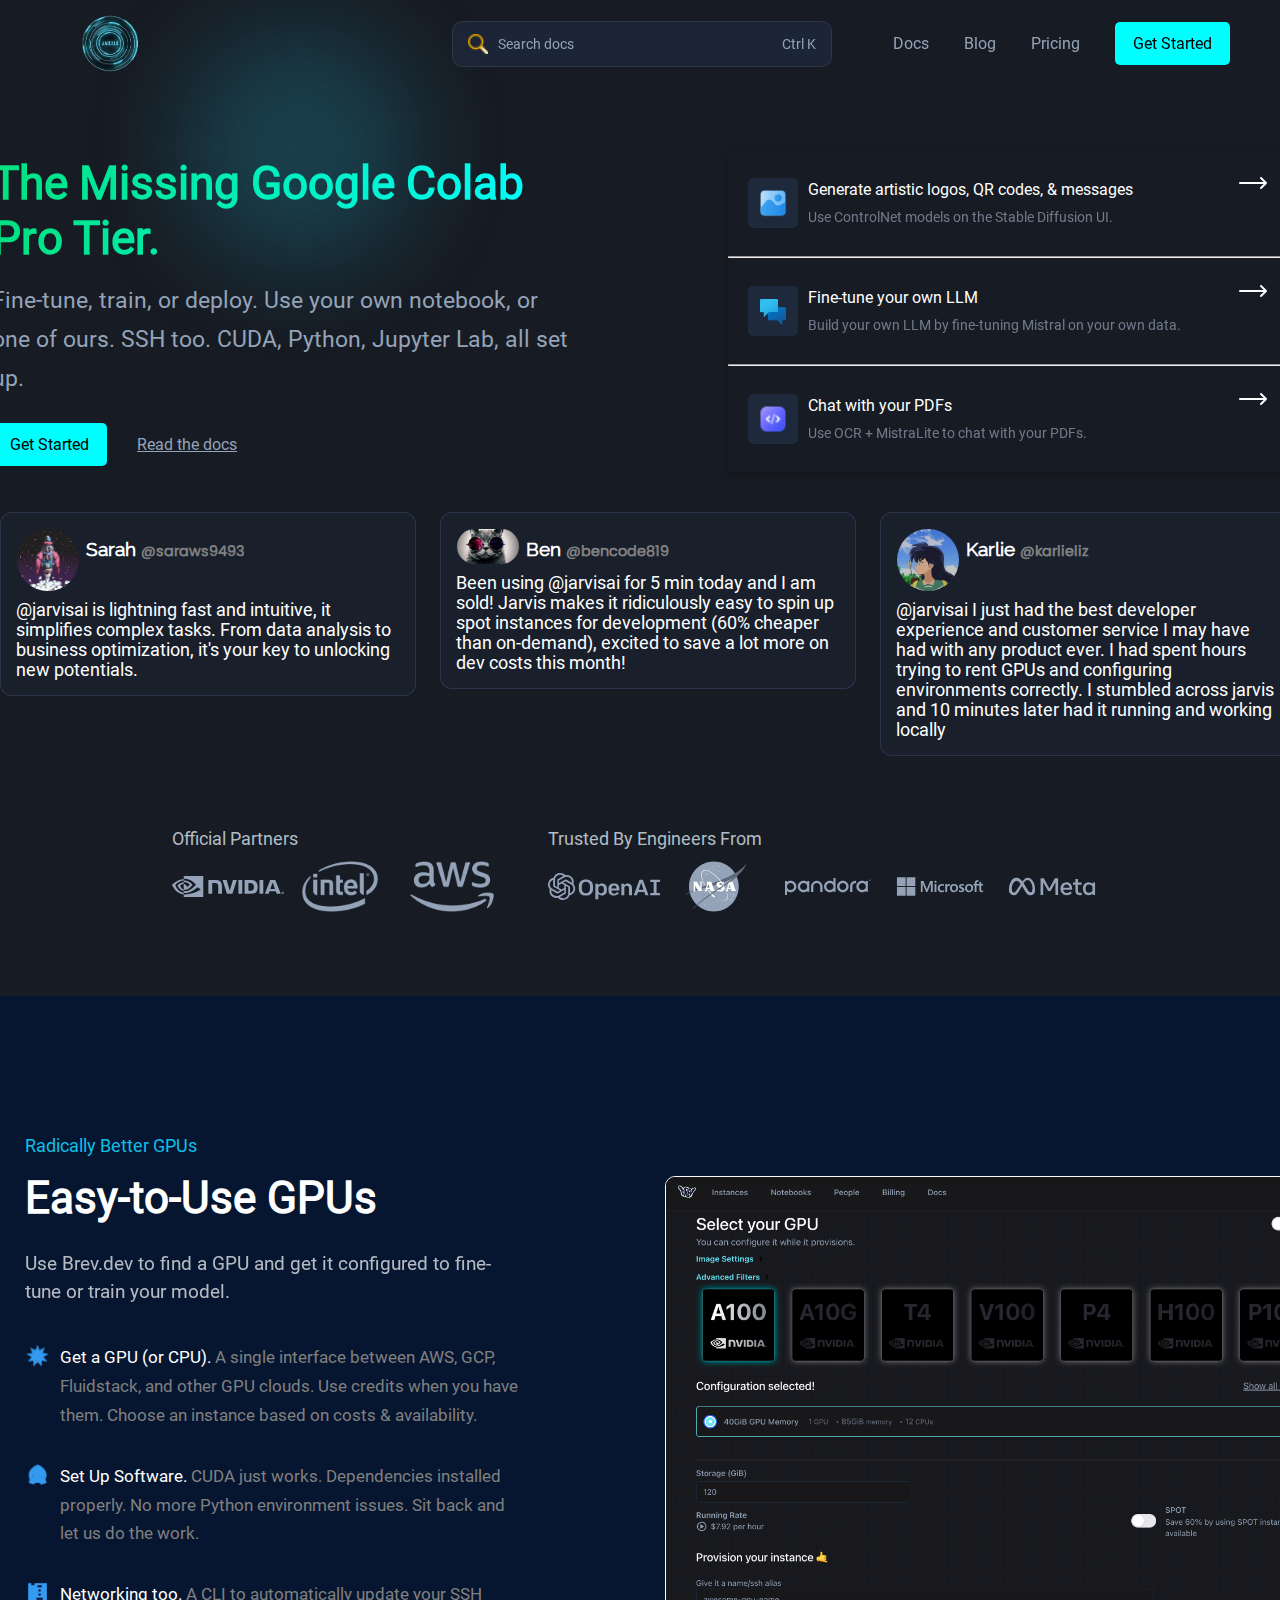
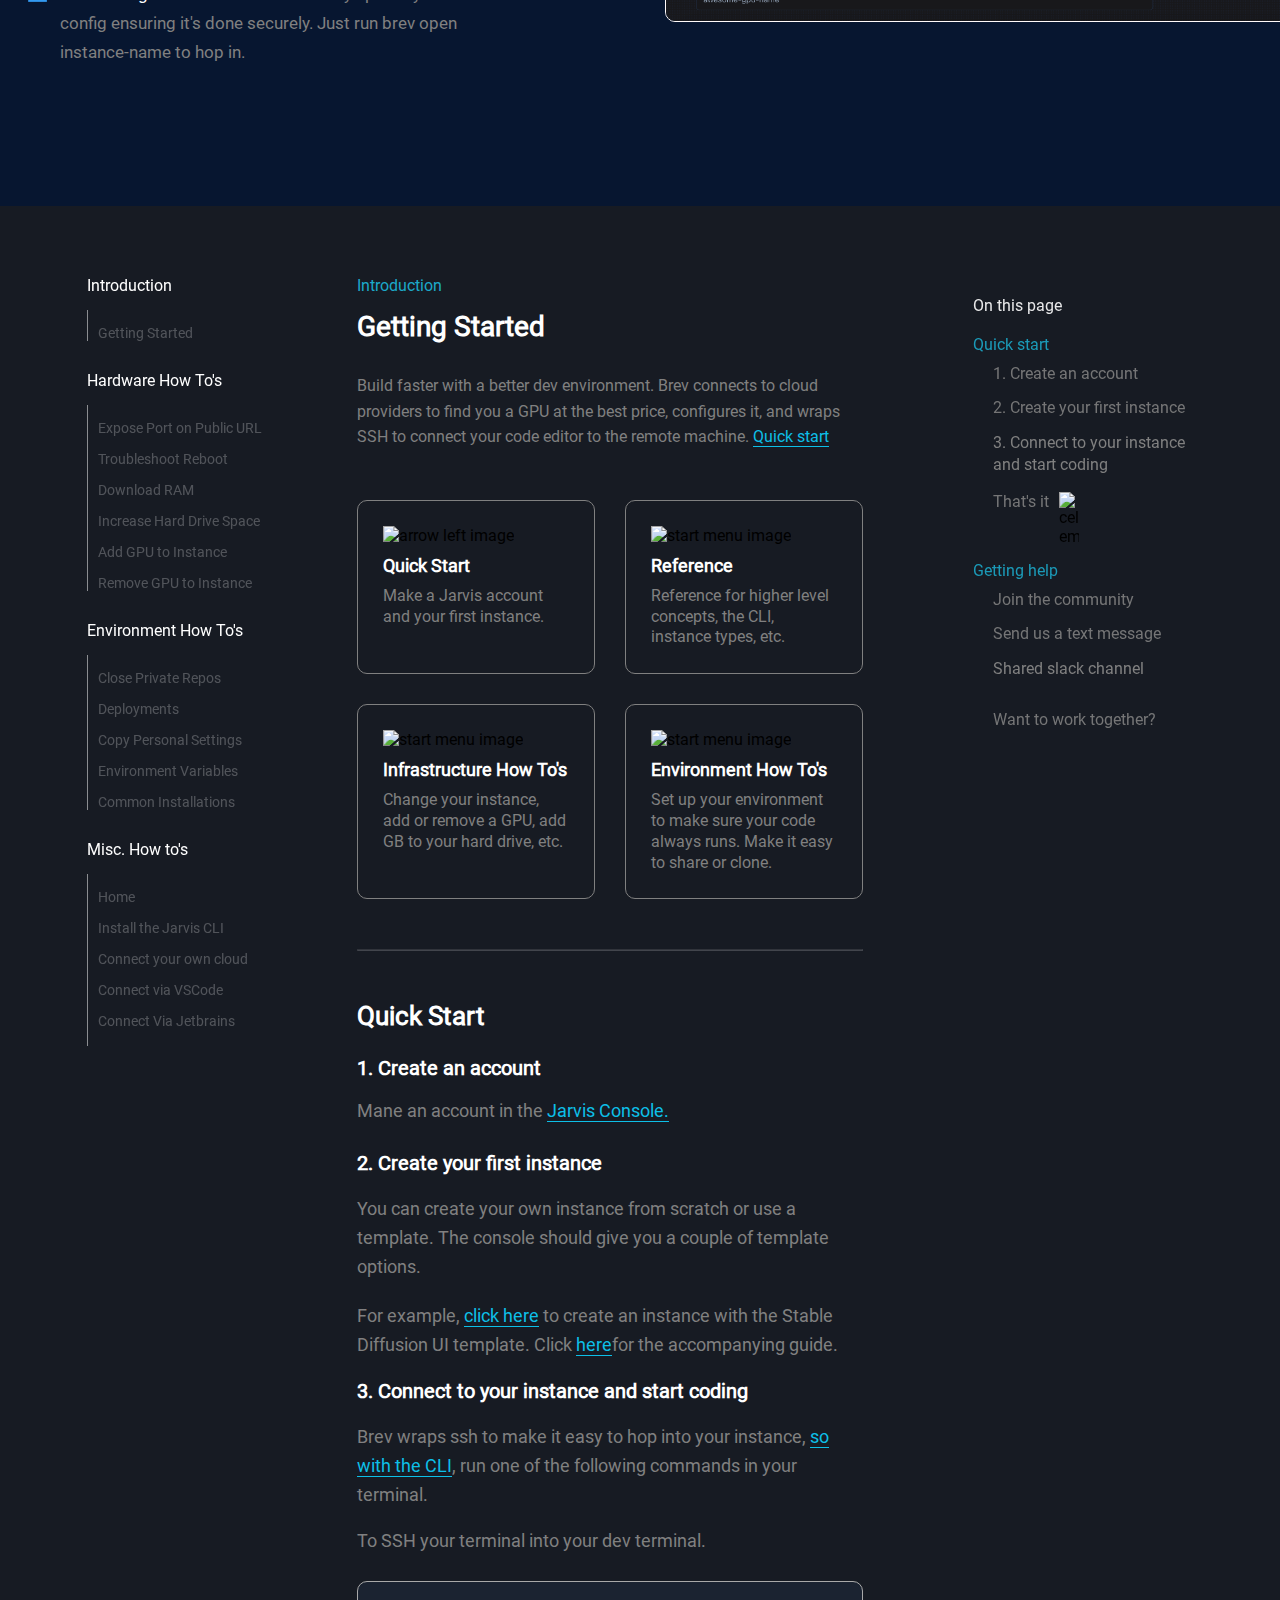
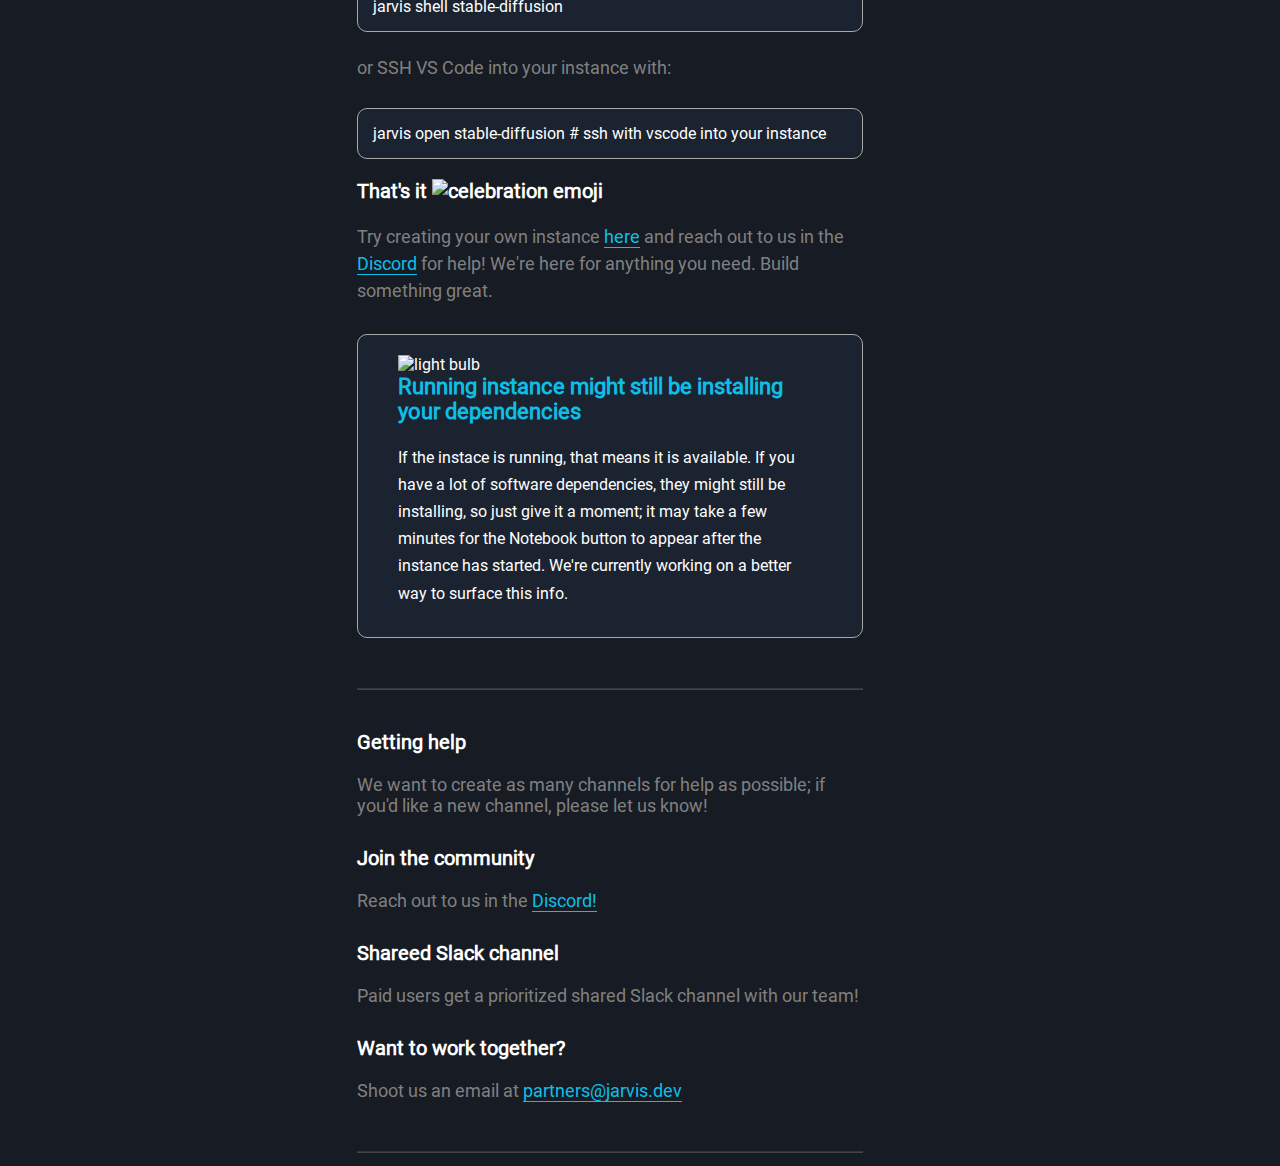
==== commit a474ad78: "finished the price tables" ====
--- a/client/index.html
+++ b/client/index.html
@@ -7,10 +7,8 @@
     <link rel="stylesheet" href="/client/index.css">
     <script src="/client/index.js" defer></script>
     <script src="https://kit.fontawesome.com/c1b15e9f35.js" crossorigin="anonymous"></script>
-
     <link rel="icon" type="image/x-icon" href="/assets/jarvis.png">
 </head>
-
 <body>
         <div id="background">
             <div id="blur-overlay"></div>
@@ -25,15 +23,13 @@
                             <p>Ctrl K</p>
                     </button>
                 </div>
-
                 <div class="header-right">
-                    <a href="#">Docs</a>
-                    <a href="#">Blog</a>
-                    <a href="#">Pricing</a>
+                    <a href="#radically">Docs</a>
+                    <a href="/client/blog.html">Blog</a>
+                    <a href="/client/pricing.html">Pricing</a>
                     <button class="get-started">Get Started</button>
                 </div>
             </header>
-
                 <div id="hidden-search-menu">
                     <div class="hidden-search-menu-top">
                         <div class="searchbar-wrapper">
@@ -66,7 +62,6 @@
                         </div>
                     </div>
                 </div>
-
         <main id="main">
                 <img class="blur" src="/assets/blur.png" alt="blur" loading="lazy">
                 <div class="landing-top">
@@ -78,7 +73,6 @@
                         <a href="">Read the docs</a>
                     </div>
                 </div>
-
                 <div class="landing-right">
                     <a href=""><div class="group">
                         <img class="label-img" src="/assets/image (1).png" alt="small image icon" loading="lazy">
@@ -88,7 +82,6 @@
                     </div>
                         <img class="group-arrow" src="/assets/icons8-arrow-30.png" alt="">
                     </div></a><hr>
-
                 
                     <a href=""><div class="group">
                         <img class="label-img" src="/assets/icons8-chat-48.png" alt="small messanger icon" loading="lazy">
@@ -98,7 +91,6 @@
                         </div>
                         <img class="group-arrow" src="/assets/icons8-arrow-30.png" alt="">
                         </div></a><hr>
-
                 
                     <a href=""><div class="group">
                         <img class="label-img" src="/assets/code.png" alt="small messanger icon" loading="lazy">
@@ -110,9 +102,7 @@
                     </div></a>
                 </div>
             </div>
-
             <!-- Animated Cards-->
-
         <section id="scroll-wrapper">
             <div class="scroller-inner">
                 <div class="cards">
@@ -181,9 +171,7 @@
                 </div>
             </div>
         </section>
-
         <!-- Partners -->
-
         <section id="partners">
             <div class="partners-left">
                 <span>Official Partners</span>
@@ -204,33 +192,27 @@
                 </div>
             </div>
         </section>
-
         <!-- section below the home page -->
-
         <section id="radically">
             <div class="radically-left">
                 <p>Radically Better GPUs</p>
                 <h2>Easy-to-Use GPUs</h2>
                 <p>Use Brev.dev to find a GPU and get it configured to fine-tune or train your model.</p>
-
                 <div class="radically-left-bottom">
                     <div class="left-bottom">
                         <img class="radical-img" src="/assets/icons8-star-24.png" alt="">
                         <p><span>Get a GPU (or CPU). </span>A single interface between AWS, GCP, Fluidstack, and other GPU clouds. Use credits when you have them. Choose an instance based on costs & availability.</p>
                     </div>
-
                     <div class="left-bottom">
                         <img class="radical-img" src="/assets/icons8-spartan-helmet-24.png" alt="">
                         <p><span>Set Up Software. </span>CUDA just works. Dependencies installed properly. No more Python environment issues. Sit back and let us do the work.</p>
                     </div>
-
                     <div class="left-bottom">
                         <img class="radical-img" src="/assets/icons8-playing-24.png" alt="">
                         <p><span>Networking too. </span>A CLI to automatically update your SSH config ensuring it's done securely. Just run brev open instance-name to hop in.</p>
                     </div>
                 </div>
             </div>
-
             <div class="radically-right">
                 <img src="/assets/radically.png" alt="">
             </div>  
@@ -375,14 +357,13 @@
                 <div class="intro-right-indent">
                     <p>Join the community</p>
                     <p>Send us a text message</p>
-                    <p>Shared slack channel</p>
-                </div>
-                <p>Want to work together?</p>
+                    <p>Shared slack channel</p> 
+                    <p>Want to work together?</p>
+                </div>
             </div>
         </section>
-
-
 
     </main>
 </body>
-</html>+</html>
+
--- a/client/index.css
+++ b/client/index.css
@@ -1,5 +1,4 @@
 /* variables will go up here */
-
 :root {
     --color: rgb(148 163 184);
     --raleway: raleway;
@@ -7,7 +6,6 @@
     --roboto: roboto;
     --poppins: poppins;
 }
-
 * {
     margin: 0;
     padding: 0;
@@ -16,7 +14,6 @@
     list-style: none;
     font-family: var(--roboto);
 }
-
 body {
     position: relative;
     display: flex;
@@ -25,18 +22,13 @@
     background: #171B23;
     overflow-x: hidden;
 }
-
 /* Need to find better background color */ 
-
 #background {
     background: #171B23;
     height: 100vh;
     z-index: 50;
 }
-
 /* Header section */
-
-
 header {
     position: fixed;
     top: 0;
@@ -48,16 +40,13 @@
     z-index: 10;
     width: 100%;
 }
-
 .header-icon {
     width: 120px;
     cursor: pointer;
 }
-
 .header-middle {
     padding-left: 220px;
 }
-
 .middle-btn {
     width: 380px;
     padding: 12px 15px;
@@ -73,41 +62,33 @@
     font-size: 14px;
     transition: 0.1s ease-in-out;
 }
-
 .middle-btn:hover {
     border: 1px solid rgba(156, 162, 168, 0.677);
 }
-
 .middle-btn img {
     width: 20px;
 }
-
 .button-left {
     display: flex;
     justify-content: center;
     align-items: center;
     gap: 10px;
 }
-
 .header-right {
     display: flex;
     justify-content: center;
     align-items: center;
     gap: 35px;
 }
-
 .header-right a {
     font-size: 16px;
     color: var(--color);
     opacity: 1;
     transition: 0.2s ease-in-out;
 }
-
 .header-right a:hover {
     color: whitesmoke;
 }
-
-
 .get-started {
     background-color: cyan;
     border: none;
@@ -117,16 +98,12 @@
     cursor: pointer;
     transition: 0.2s ease-in-out;
 }
-
 .get-started:hover {
     background-color: #1ca9c9;
     color: black;
 }
-
 /* Header section ends */
-
 /* hidden search menu */
-
 #hidden-search-menu {
     z-index: 9999;
     position: relative;
@@ -144,11 +121,9 @@
     overflow: hidden;
     border: 1px solid rgba(128, 128, 128, 0.496);
 }
-
 #hidden-search-menu.active {
-    display: flex;
-}
-
+    display: block;
+}
 #blur-overlay {
     display: none;
     position: fixed;
@@ -159,11 +134,9 @@
     bottom: 0;
     backdrop-filter: blur(10px);
 }
-
 #blur-overlay.active {
     display: block;
 }
-
 .hidden-search-menu-top {
     color: var(--color);
     display: flex;
@@ -180,7 +153,6 @@
     gap: 2px;
     padding-right: 16px;
 }
-
 .searchbar-wrapper {
     display: flex;
     align-items: center;
@@ -189,15 +161,12 @@
     border: 1px solid gray;
     border-top-left-radius: 12px;
 }
-
 .searchbar-wrapper.focused {
     border: 1.5px solid #035fff;
 }
-
 .fa-magnifying-glass {
     padding-left: 1rem;
 }
-
 .hidden-search-menu-top > span {
     color: rgba(173, 211, 255, 0.622);
     padding: 3px;
@@ -205,12 +174,10 @@
     background: #4e628631;
     font-size: 13px;
 }
-
 .hidden-search-menu-top > span:hover{
     background: #4e62865d;
     cursor: pointer;
 }
-
 #search-input {
     padding: 15px;
     width: 100%;
@@ -219,11 +186,9 @@
     outline: none;
     color: var(--color);
 }
-
 #search-input::placeholder {
     color: var(--color);
 }
-
 .search-menu-middle {
     position: absolute;
     left: 50%;
@@ -231,8 +196,6 @@
     transform: translate(-50%, -50%);
     color: var(--color);
 }
-
-
 .search-menu-bottom {
     white-space: nowrap;
     position: absolute;
@@ -240,7 +203,6 @@
     border-top: 1px solid rgba(128, 128, 128, 0.496);
     width: 100%;
 }
-
 .search-options {
     font-size: 13px;
     color: var(--color);
@@ -252,7 +214,6 @@
     gap: 1.5rem;
     padding: 20px;
 }
-
 .fa-arrow-down,
 .fa-arrow-up,
 .fa-arrow-left,
@@ -262,7 +223,6 @@
     padding: 6px;
     border-radius: 5px;
 }
-
 .search-link-wrapper {
     padding-left: 3.5rem;
     display: flex;
@@ -271,16 +231,11 @@
     gap: 8px;
     font-size: 12px;
 }
-
 .search-icon {
     width: 5rem;
 }
-
 /* Hidden search menu ends */
-
-
 /* top content of the home page */
-
 .landing-top {
     position: relative;
     display: flex;
@@ -291,7 +246,6 @@
     margin-top: 150px;
     padding: 0px 100px;
 }
-
 .blur {
     position: absolute;
     left: 300px;
@@ -299,16 +253,13 @@
     transform: translate(-50%, -50%);
     width: 450px;
 }
-
 /* left side of the top content of the home page */ 
-
 .landing-left {
     display: flex;
     flex-direction: column;
     gap: 15px;
     width: 36rem;
 }
-
 .landing-left h2 {
     font-size: 46px;
     line-height: 1.2;
@@ -318,33 +269,27 @@
     background-clip: text;  
     color: transparent; 
 }
-
 .landing-left p {
     color: var(--color);
     opacity: 1;
     line-height: 1.7;
     font-size: 23px;
 }
-
 .landing-left-bottom {
     display: flex;
     align-items: center;
     gap: 30px;
     margin-top: 10px;
 }
-
 .landing-left-bottom a {
     color: var(--color);
     opacity: 1;
     text-decoration: underline;
 }
-
 .landing-left-bottom a:hover {
     color: #0dbfe7;
 }
-
 /* right side of the top content of the home page */ 
-
 .landing-right {
     display: flex;
     flex-direction: column;
@@ -353,7 +298,6 @@
     box-shadow: rgba(0, 0, 0, 0.24) 0px 3px 8px;
     border-radius: 5px;
 }
-
 .group {
     display: flex;
     justify-content: center;
@@ -361,41 +305,34 @@
     padding: 18px 20px;
     gap: 10px;
 }
-
 .group.clicked {
     border: 2px solid #0dbfe7;
 }
-
 .label-img {
     width: 50px;
     padding: 10px;
     background-color: #1e293b;
     border-radius: 5px;
 }
-
 .label-1-text {
     line-height: 1.8;
     width: 80%;
 }
-
 .top-text {
     font-size: 16px;
     color: white;
 }
-
 .bottom-text {
     color: var(--color);
     opacity: 70%;
     font-size: 14px;
     font-family: var(--roboto);
 }
-
 .group-arrow {
     width: 30px;
     padding-bottom: 40px;
     margin-left: 10px;
 }
-
 #main {
     display: flex;
     justify-content: center;
@@ -403,21 +340,17 @@
     align-items: center;
     gap: 2.5rem;
 }
-
 /* card section starts */
-
 #scroll-wrapper {
     max-width: 100vw;
     display: flex;
     overflow-x: hidden;
 }
-
 .scroller-inner {
     display: flex;
     gap: 1.5rem;
     animation: scrolling 30s linear 0s infinite normal none running;
 }
-
 @keyframes scrolling {
     0% {
         transform: translateX(1rem);
@@ -426,7 +359,6 @@
         transform: translateX(-60%);
     }
 }
-
 .cards {
     width: 26rem;
     background: #1e293b65;
@@ -435,7 +367,6 @@
     border: 1px solid #34466396;
     border-radius: 12px;
 }
-
 .card-top {
     position: relative;
     display: flex;
@@ -444,19 +375,16 @@
     gap: 1rem;
     white-space: nowrap;
 }
-
 .card-avi {
     width: 4rem;
     border-radius: 50px;
     border: 1px solid #1e293b35;
 }
-
 .card-top > h3 > span {
     color: white;
     font-size: 1.2rem;
     font-family: var(--raleway);
 }
-
 .card-username {
     position: absolute;
     top: 10px;
@@ -465,15 +393,12 @@
     font-size: .9rem;
     font-family: var(--poppins);
 }
-
 .card-bottom {
     padding-top: 8px;
     color: white;
     font-size: 17.5px;
 }
 /*card section ends */
-
-
 /* partner section */
 #partners {
     display: flex;
@@ -486,24 +411,20 @@
     font-size: 1.15rem;
     font-weight: 100;
 }
-
 .partners-left {
     display: flex;
     justify-content: center;
     align-items: start;
     flex-direction: column;
 }
-
 .company-images {
     display: flex;
     justify-content: center;
     align-items: center;
 }
-
 .company-logos {
     width: 7rem;
 }
-
 .partners-right {
     display: flex;
     justify-content: center;
@@ -511,10 +432,7 @@
     flex-direction: column;
 }
 /* partner section ends */
-
-
 /* Section 2 begins */
-
 #radically {
     display: flex;
     justify-content: center;
@@ -524,7 +442,6 @@
     width: 100%;
     gap: 10rem;
 }
-
 .radically-left {
     display: flex;
     flex-direction: column;
@@ -532,17 +449,14 @@
     width: 30rem;
     margin-left: 130px;
 }
-
 .radically-left p:nth-child(1) {
     color: #0dbfe7;
     font-size: 18px;
 }
-
 .radically-left h2 {
     color: white;
     font-size: 44px;
 }
-
 .radically-left p:nth-child(3) {
     color: white;
     font-size: 19px;
@@ -550,7 +464,6 @@
     margin-top: 10px;
     opacity: .7;
 }
-
 .radically-left-bottom {
     display: flex;
     flex-direction: column;
@@ -559,33 +472,27 @@
     width: 31rem;
     gap: 2rem;
 }
-
 .radical-img {
     height: 25px;
 }
-
 .left-bottom {
     display: flex;
     gap: 10px;
 }
-
 .left-bottom span {
     color: white;
     opacity: 1;
 }
-
 .left-bottom p {
     color: gray;
     line-height: 1.7;
     font-size: 17px;
 }
-
 .radically-right img {
     width: 720px;
     border-radius: 10px;
     border: 1px solid snow;
 }
-
 /* introduction section */
 
 #introduction {
@@ -595,6 +502,7 @@
     padding: 0px 15px;
     display: flex;
     justify-content: center;
+    position: relative;
 }
 
 .intro-left {
@@ -831,6 +739,10 @@
     width: 15%;
     margin-top: 50px;
     margin-left: 80px;
+    position: sticky;
+    height: fit-content;
+    top: 5rem;
+    bottom: 0;
 }
 
 .intro-right p:nth-child(1) {
@@ -868,6 +780,10 @@
 }
 
 .intro-right-indent p:nth-child(4) {
+    color: gray;
+}
+
+.intro-right-indent p:nth-child(5) {
     color: gray;
 }
 
@@ -882,13 +798,372 @@
     opacity: .9;
 }
 
-
+/* blog section */
+
+#blog {
+    display: flex;
+    align-items: center;
+    justify-content: center;
+    flex-direction: column;
+    width: 90rem;
+    height: 200vh;
+    gap: 3rem;
+    margin-top: 13rem;
+    padding: 4px;
+}
+
+.blog-header {
+    text-align: center;
+    display: flex;
+    flex-direction: column;
+    gap: 14px;
+}
+
+.blog-header h2 {
+    color: white;
+    font-size: 3.2rem;
+}
+
+.blog-header p {
+    color: gray;
+    font-size: 22px;
+}
+
+#blog-card-container {
+    height: 100%;
+    width: 100%;
+    display: flex;
+    justify-content: center;
+    align-items: center;
+    flex-direction: row;
+}
+
+.blog-left {
+    display: flex;
+    gap: 2rem;
+    justify-content: start;
+    align-items: center;
+    flex-direction: column;
+    height: 100%;
+    width: 50%;
+    
+}
+
+.blog-right {
+    gap: 2rem;
+    display: flex;
+    justify-content: start;
+    align-items: center;
+    flex-direction: column;
+    height: 100%;
+    width: 50%;
+    
+}
+
+
+.blog-cards {
+    display: flex;
+    justify-content: center;
+    align-items: center;
+    flex-direction: column;
+    width: 91%;
+    height: 22%;
+    border-radius: 10px;
+    cursor: pointer;
+}
+
+.blog-cards:hover {
+    border: 1px solid rgb(51, 166, 215);
+}
+
+.blog-card-top1 {
+    width: 100%;
+    height: 50%;
+    background: url(/assets/blog-blocks.jpg);
+    background-position: center;
+    background-repeat: no-repeat;
+    background-size: cover;
+    border-top-left-radius: 10px;
+    border-top-right-radius: 10px;  
+}
+
+.blog-card-top2 {
+    width: 100%;
+    height: 50%;
+    background: url(/assets/dog.jpg);
+    background-position: center;
+    background-repeat: no-repeat;
+    background-size: cover;
+    border-top-left-radius: 10px;
+    border-top-right-radius: 10px;  
+}
+
+.blog-card-top3 {
+    width: 100%;
+    height: 50%;
+    background: url(/assets/rocks.jpg);
+    background-position: center;
+    background-repeat: no-repeat;
+    background-size: cover;
+    border-top-left-radius: 10px;
+    border-top-right-radius: 10px;  
+}
+
+.blog-card-top4 {
+    width: 100%;
+    height: 50%;
+    background: url(/assets/blogging-img.png);
+    background-position: center;
+    background-repeat: no-repeat;
+    background-size: cover;
+    border-top-left-radius: 10px;
+    border-top-right-radius: 10px;  
+}
+
+.blog-card-top5 {
+    width: 100%;
+    height: 50%;
+    background: url(/assets/lion-img.jpg);
+    background-position: center;
+    background-repeat: no-repeat;
+    background-size: cover;
+    border-top-left-radius: 10px;
+    border-top-right-radius: 10px;  
+}
+
+.blog-card-top6 {
+    width: 100%;
+    height: 50%;
+    background: url(/assets/mountain-pic.jpg);
+    background-position: center;
+    background-repeat: no-repeat;
+    background-size: cover;
+    border-top-left-radius: 10px;
+    border-top-right-radius: 10px;  
+}
+
+.blog-card-top7 {
+    width: 100%;
+    height: 50%;
+    background: url(/assets/coding-blog.png);
+    background-position: center;
+    background-repeat: no-repeat;
+    background-size: cover;
+    border-top-left-radius: 10px;
+    border-top-right-radius: 10px;  
+}
+
+.blog-card-top8 {
+    width: 100%;
+    height: 50%;
+    background: url(/assets/ocean.jpg);
+    background-position: center;
+    background-repeat: no-repeat;
+    background-size: cover;
+    border-top-left-radius: 10px;
+    border-top-right-radius: 10px;  
+}
+
+.blog-card-bottom {
+    position: relative;
+    height: 50%;
+    width: 100%;
+    border: 1px solid rgba(194, 194, 194, 0.153);
+    border-top: none;
+    display: flex;
+    justify-content: center;
+    align-items: start;
+    flex-direction: column;
+    color: white;
+    border-bottom-left-radius: 10px;
+    border-bottom-right-radius: 10px;
+}
+
+.blog-card-text {
+    padding: 15px 25px;
+    position: absolute;
+    top: 0;
+    left: 0;
+    gap: 15px;
+    display: flex;
+    justify-content: center;
+    align-items: start;
+    flex-direction: column;
+}
+
+.blog-card-text h5 {
+    color: rgb(45, 160, 183);
+    font-size: 14px;
+}
+
+.blog-card-text p {
+    color: white;
+    font-size: 22px;
+    font-weight: bold;
+}
+
+.blog-card-users {
+    padding: 15px 25px;
+    display: flex;
+    gap: 14px;
+    position: absolute;
+    bottom: 0;
+    left: 0;
+}
+
+
+.blog-img-users {
+    width: 3rem;
+    border-radius: 50%;
+}
+
+.blog-user-info h4 {
+    font-size: 16px;
+    padding-bottom: 8px;
+}
+
+.blog-user-info span {
+    font-size: 14px;
+    padding-bottom: 8px;
+    color: rgb(183, 198, 225);
+}
+
+/* pricing section */
+
+#pricing {
+    border: 2px solid green;
+    display: flex;
+    align-items: center;
+    justify-content: start;
+    flex-direction: column;
+    width: 100rem;
+    min-height: 100vh;
+    gap: 3rem;
+    margin-top: 13rem;
+    padding: 4px;
+    position: relative;
+}
+
+.pricing-header h2 {
+    color: white;
+    font-size: 3.2rem;
+    padding-left: 15rem;
+    padding-bottom: 2rem;
+}
+
+.pricing-header p {
+    color: rgb(154, 166, 182);
+    font-size: 22px;
+}
+
+.pricing-header span {
+    color: rgb(6 182 212);
+    text-decoration: underline;
+    cursor: pointer;
+}
+
+.pricing-table {
+    gap: 3rem;
+    display: flex;
+    flex-direction: column;
+    width: 60%;
+    padding: 30px 30px 0px 50px;
+}
+
+.pricing-table h2 {
+    color: white;
+    margin-bottom: 15px;
+    margin-left: 10px;
+}
+
+table {
+    width: 100%;
+    border-collapse: collapse;
+}
+
+th, td {
+    border-bottom: 1px solid #dddddd;
+    text-align: center;
+    padding: 8px;
+}
+
+th {
+    color: white;
+    font-size: 15px;
+}
+
+td {
+    padding: 15px;
+    font-size: 13.5px;
+    color: rgb(166, 186, 212);
+}
+
+tr td:first-child {
+    text-align: left;
+}
+
+tr th:first-child {
+    text-align: left;
+}
+
+tr td:last-child {
+    text-align: left;
+}
+
+tr th:last-child {
+    text-align: left;
+}
+
+.pricing-right {
+    display: flex;
+    flex-direction: column;
+    width: 15%;
+    margin-top: 50px;
+    margin-left: 80px;
+    position: sticky;
+    height: fit-content;
+    top: 5rem;
+    bottom: 0;
+}
+
+.pricing-right p {
+    color: white;
+}
+
+.pricing-right-links {
+    margin-top: 30px;
+    display: flex;
+    flex-direction: column;
+    text-align: left;
+    gap: 15px;
+    font-size: 16px;
+}
+
+
+.pricing-right-links span {
+    color: rgb(139, 153, 166);
+}
+
+.pricing-right-links a span:hover {
+    color: rgb(196, 196, 196);
+}
+
+.pricing-right-links a.active span {
+    color: blue;
+}
+
+.intro-right-indent p:nth-child(4) {
+    color: gray;
+}
+
+.intro-right-indent p:nth-child(5) {
+    color: gray;
+}
 
 
 
 
 /* mobile device media query */
-
 @media only screen and (max-width: 600px) and (min-width: 360px) {
     header {
         justify-content: space-evenly;
@@ -922,7 +1197,6 @@
     .header-right {
         display: none;
     }
-
     .landing-top {
         display: flex;
         flex-direction: column;
@@ -955,7 +1229,6 @@
         gap: 20px;
         margin-top: 30px;
     }
-
     .landing-right {
         display: flex;
         flex-direction: column;
@@ -1002,11 +1275,9 @@
         padding-bottom: 50px;
         margin-left: 10px;
     }
-
     .scroller-inner {
         animation: scrolling 60s linear infinite forwards;
     }
-
     #partners {
         display: flex;
         flex-direction: column;
@@ -1035,7 +1306,6 @@
     .company-logos {
         width: 90px;
     }
-
     #hidden-search-menu {
         z-index: 9999;
         position: fixed;
@@ -1101,7 +1371,6 @@
         gap: 1.5rem;
         padding: 20px;
     }
-
     .to-hide {
         display: none;
     }
@@ -1118,7 +1387,6 @@
     .search-icon {
         width: 5rem;
     }
-
     #radically {
         position: relative;
         display: flex;
@@ -1185,7 +1453,6 @@
         line-height: 1.7;
         font-size: 17px;
     }
-
     .radically-right {
         width: 100vw;
     }
@@ -1200,7 +1467,6 @@
         display: none;
     }
 }
-
 @media only screen and (max-width: 1026px) and (min-width: 660px){
     header {
         padding-top: 10px;
@@ -1301,7 +1567,6 @@
     .label-1-text {
         line-height: 1.8;
     }
-
     #radically {
         display: flex;
         flex-direction: column;
@@ -1364,7 +1629,6 @@
         line-height: 1.7;
         font-size: 17px;
     }
-
     .radically-right {
         margin-left: 110px;
     }
@@ -1377,29 +1641,19 @@
     #introduction {
         display: none;
     }
-
-
-}
-
-
-
-
-
+}
 @font-face {
     font-family: 'sharetech';
     src: url(/assets/ShareTech-Regular.ttf);
 }
-
 @font-face {
     font-family: 'roboto';
     src: url(/assets/Roboto-Regular.ttf);
 }
-
 @font-face {
     font-family: 'raleway';
     src: url(/assets/Raleway-Regular.ttf);
 }
-
 @font-face {
     font-family: 'poppins';
     src: url(/assets/Poppins-Regular.otf);
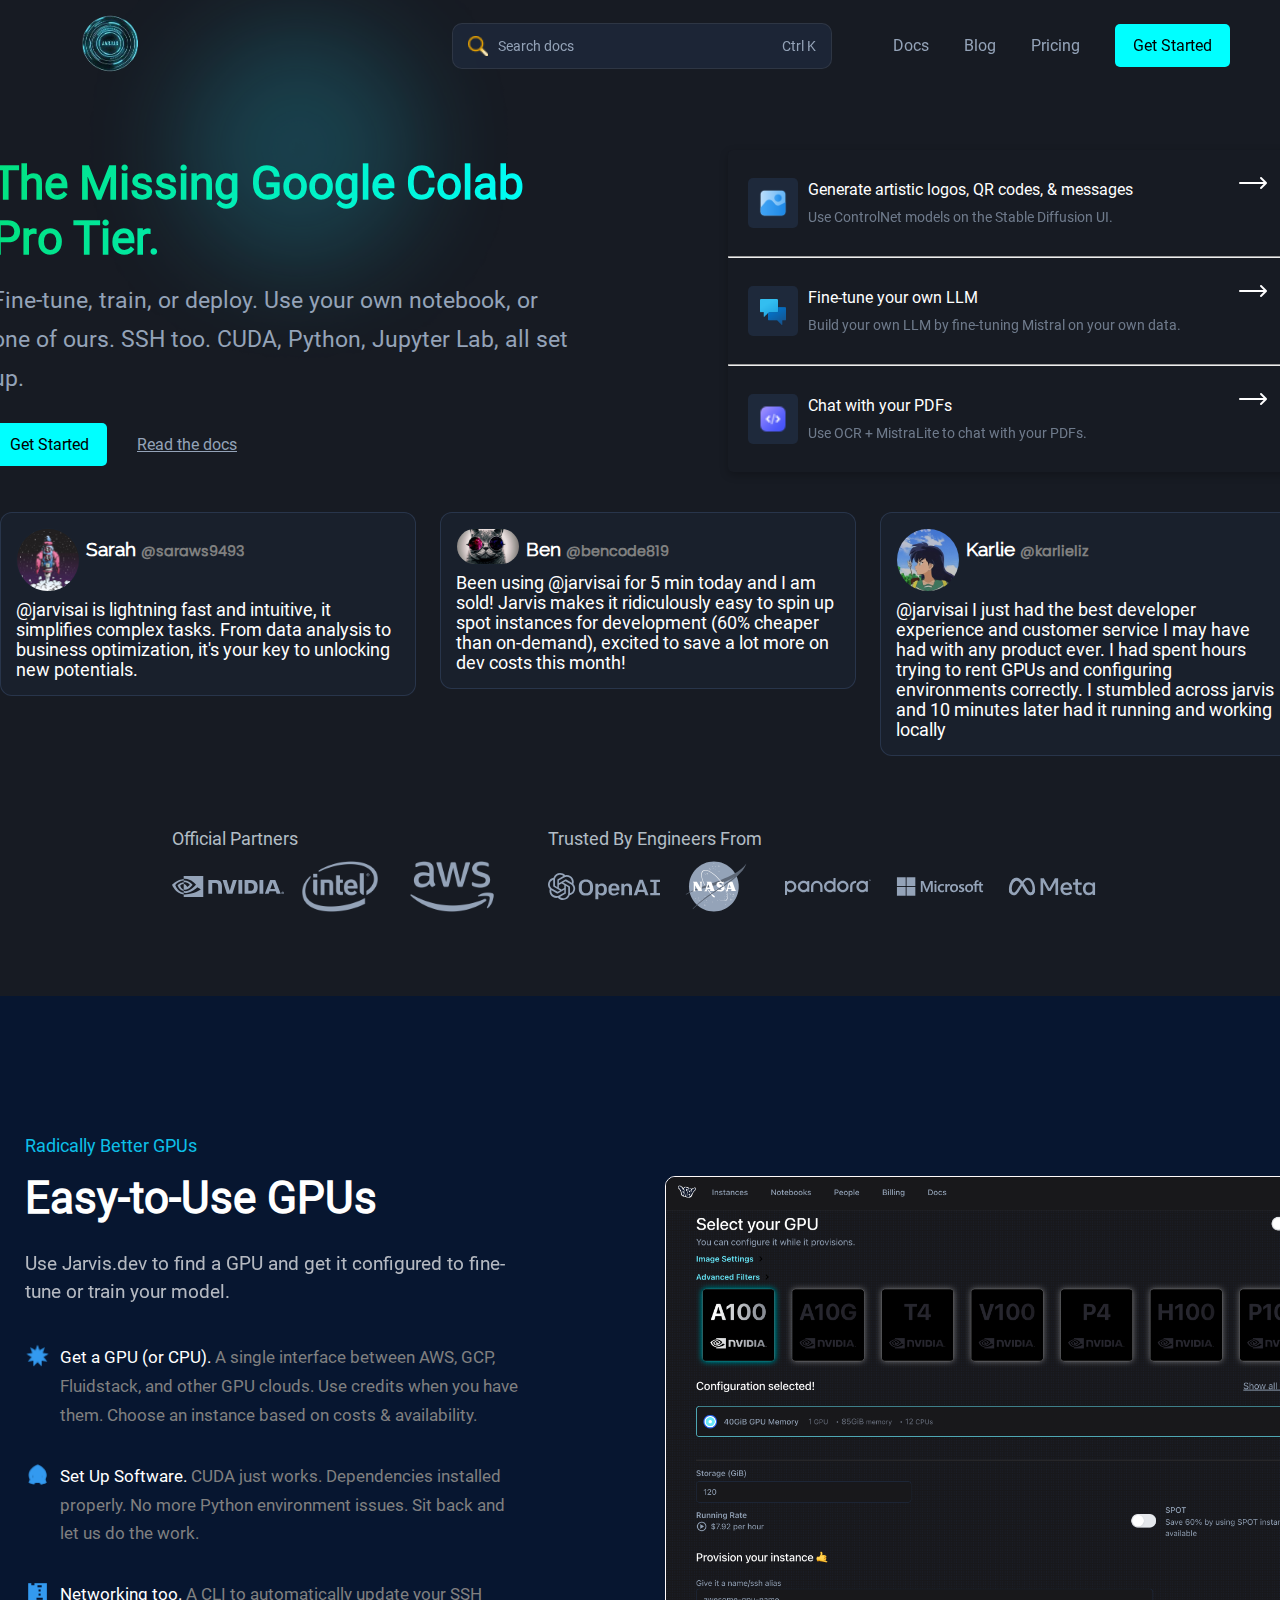
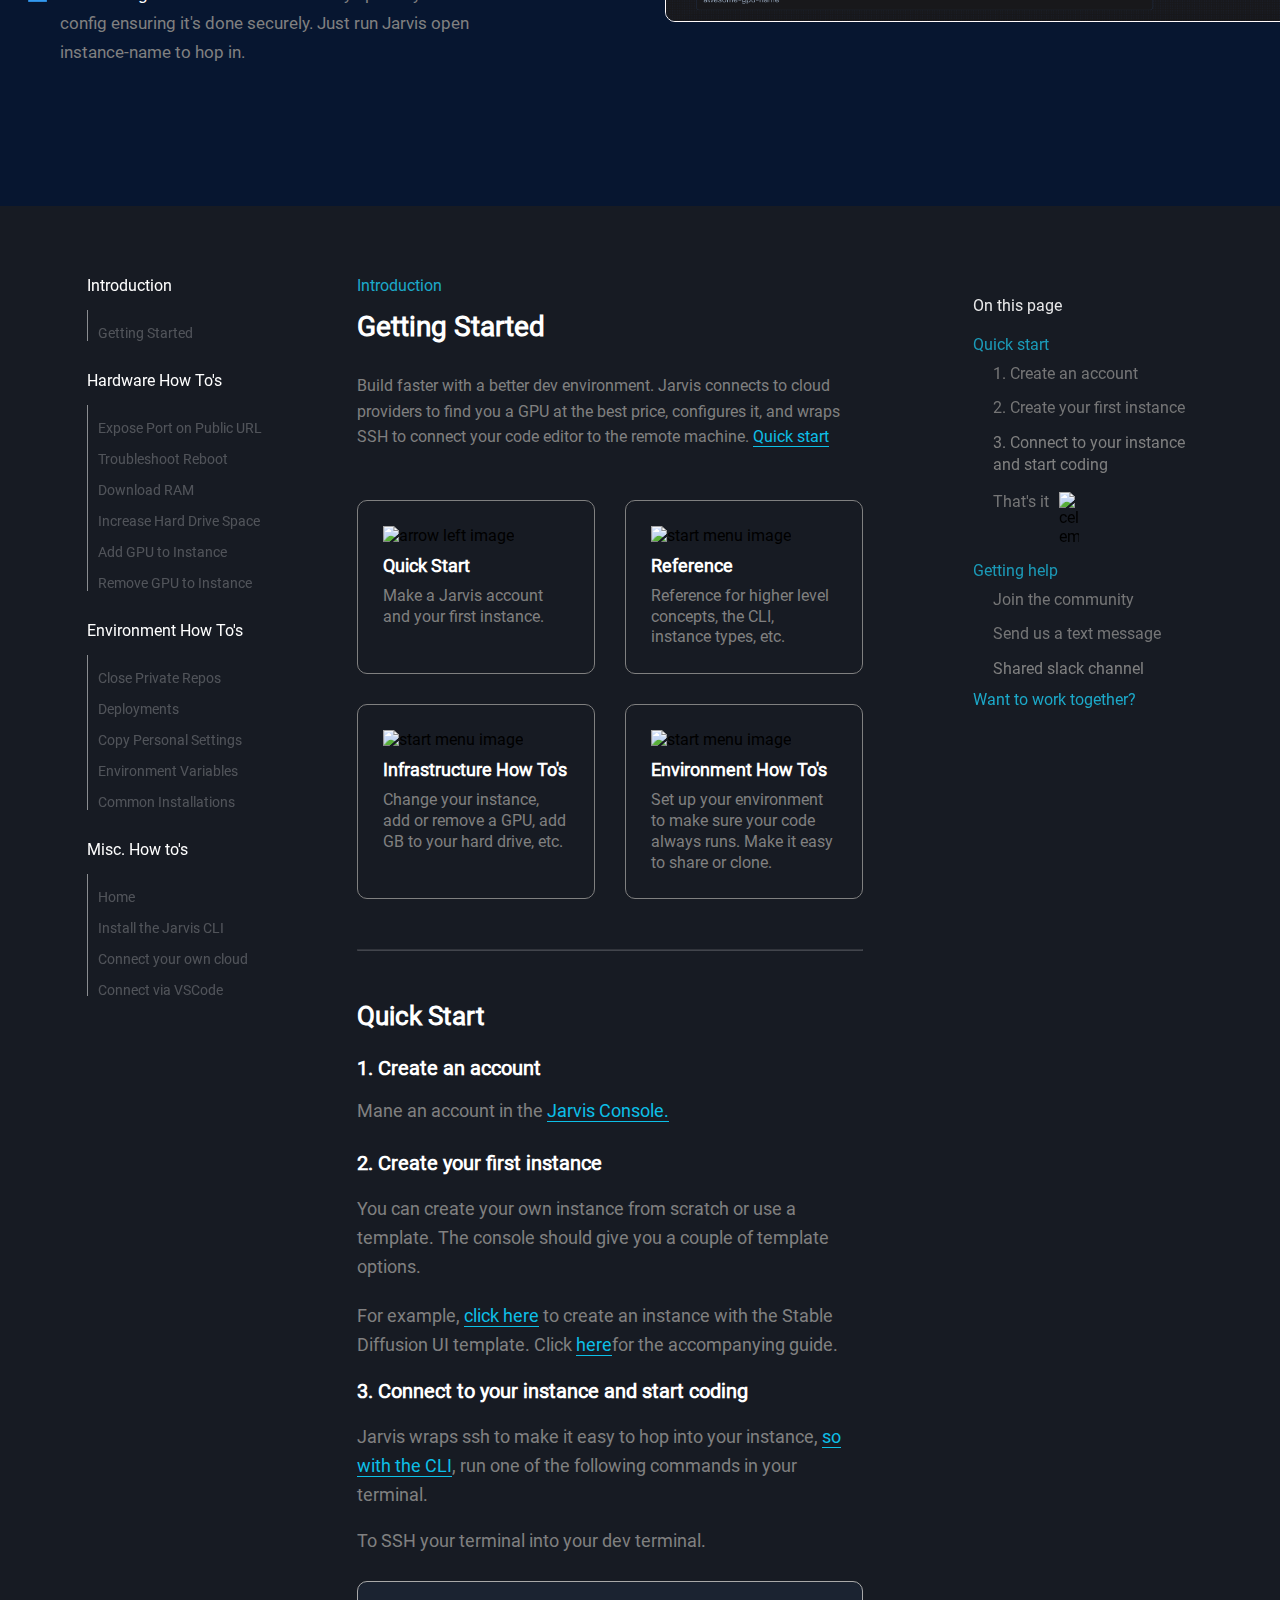
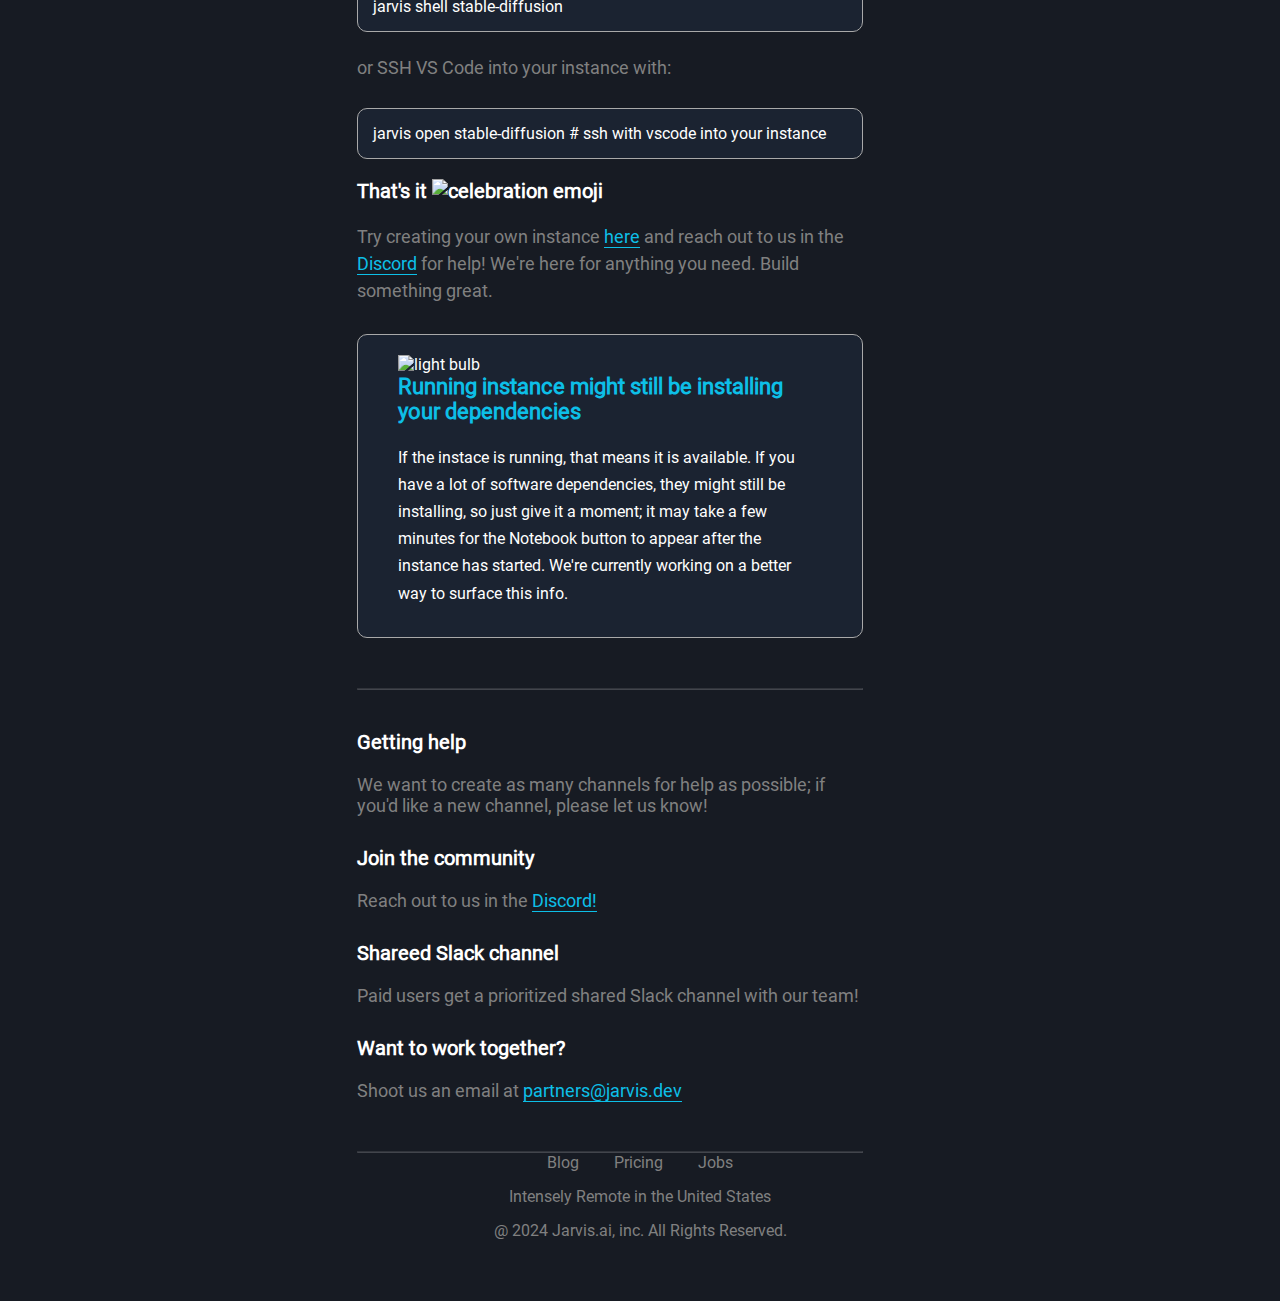
==== commit efd4127e: "added a background color for the header once you scroll 80px" ====
--- a/client/index.html
+++ b/client/index.html
@@ -13,7 +13,7 @@
         <div id="background">
             <div id="blur-overlay"></div>
             <header>
-                <img class="header-icon" src="/assets/jarvis.png" alt="jarvis icon image" loading="lazy" title="jarvis icon image">
+                <a href="#main"><img class="header-icon" src="/assets/jarvis.png" alt="jarvis icon image" loading="lazy" title="jarvis icon image"></a>
                 <div class="header-middle">
                     <button onclick="toggleBlur()" class="middle-btn" type="button">
                         <div class="button-left">
@@ -27,7 +27,7 @@
                     <a href="#radically">Docs</a>
                     <a href="/client/blog.html">Blog</a>
                     <a href="/client/pricing.html">Pricing</a>
-                    <button class="get-started">Get Started</button>
+                    <a href="/client/index.html"><button class="get-started">Get Started</button></a>
                 </div>
             </header>
                 <div id="hidden-search-menu">
@@ -197,7 +197,7 @@
             <div class="radically-left">
                 <p>Radically Better GPUs</p>
                 <h2>Easy-to-Use GPUs</h2>
-                <p>Use Brev.dev to find a GPU and get it configured to fine-tune or train your model.</p>
+                <p>Use Jarvis.dev to find a GPU and get it configured to fine-tune or train your model.</p>
                 <div class="radically-left-bottom">
                     <div class="left-bottom">
                         <img class="radical-img" src="/assets/icons8-star-24.png" alt="">
@@ -209,7 +209,7 @@
                     </div>
                     <div class="left-bottom">
                         <img class="radical-img" src="/assets/icons8-playing-24.png" alt="">
-                        <p><span>Networking too. </span>A CLI to automatically update your SSH config ensuring it's done securely. Just run brev open instance-name to hop in.</p>
+                        <p><span>Networking too. </span>A CLI to automatically update your SSH config ensuring it's done securely. Just run Jarvis open instance-name to hop in.</p>
                     </div>
                 </div>
             </div>
@@ -277,7 +277,7 @@
             <div class="intro-middle">
                 <p>Introduction</p>
                 <h3>Getting Started</h3>
-                <p>Build faster with a better dev environment. Brev connects to cloud providers to find you a GPU at the best price, configures it, and wraps SSH to connect your code editor to the remote machine. <span>Quick start</span></p>
+                <p>Build faster with a better dev environment. Jarvis connects to cloud providers to find you a GPU at the best price, configures it, and wraps SSH to connect your code editor to the remote machine. <span>Quick start</span></p>
 
                 <div class="grid-container">
                     <div class="card">
@@ -313,7 +313,7 @@
                     <p>For example, <span>click here</span> to create an instance with the Stable Diffusion UI template. Click <span>here</span>for the accompanying guide.</p>
 
                     <h5>3. Connect to your instance and start coding</h5>
-                    <p>Brev wraps ssh to make it easy to hop into your instance, <span>so with the CLI</span>, run one of the following commands in your terminal.</p>
+                    <p>Jarvis wraps ssh to make it easy to hop into your instance, <span>so with the CLI</span>, run one of the following commands in your terminal.</p>
                     <p>To SSH your terminal into your dev terminal.</p>
                     <div>jarvis shell stable-diffusion</div>
                     <p>or SSH VS Code into your instance with:</p>
@@ -358,12 +358,26 @@
                     <p>Join the community</p>
                     <p>Send us a text message</p>
                     <p>Shared slack channel</p> 
-                    <p>Want to work together?</p>
-                </div>
+                </div>
+                <p>Want to work together?</p>
             </div>
         </section>
-
     </main>
+
+    <footer id="end">
+        <div class="imgs">
+            <img src="/assets/icons8-twitter-24.png" alt="">
+            <img src="/assets/icons8-github-24.png" alt="">
+            <img src="/assets/icons8-linkedin-24.png" alt="">
+        </div>
+        <div class="tags">
+            <a href="blog.html">Blog</a>
+            <a href="pricing.html">Pricing</a>
+            <a href="#">Jobs</a>
+        </div>
+        <p class="footer-p">Intensely Remote in the United States</p>
+        <p>@ 2024 Jarvis.ai, inc. All Rights Reserved.</p>
+    </footer>
 </body>
 </html>
 
--- a/client/index.css
+++ b/client/index.css
@@ -102,6 +102,18 @@
     background-color: #1ca9c9;
     color: black;
 }
+
+.inverted {
+    background-color: rgba(5, 9, 18, 0.95);
+    box-shadow: 0 3px 5px 0.3px rgba(0,0,0,0.1);
+    transition: 0.6s ease-in-out;
+  }
+
+
+
+
+
+
 /* Header section ends */
 /* hidden search menu */
 #hidden-search-menu {
@@ -497,7 +509,7 @@
 
 #introduction {
     background: #171B23;
-    height: 280vh;
+    height: 270vh;
     width: 100%;
     padding: 0px 15px;
     display: flex;
@@ -518,7 +530,10 @@
 }
 
 .scrollable-nav {
-    height: 800px; 
+    position: sticky;
+    left: 0;
+    top: 0;
+    height: 750px; 
     overflow-y: scroll; 
 }
 
@@ -765,6 +780,17 @@
     font-size: 16px;
 }
 
+.intro-right-indent p {
+    cursor: pointer;
+    transition: .2s ease-in-out;
+}
+
+.intro-right-indent p:hover {
+    color: white !important; 
+}
+
+
+
 .intro-right-indent p:nth-child(1) {
     color: gray;
     padding-bottom: 0;
@@ -796,6 +822,11 @@
     margin-top: 15px;
     color: #1ca9c9;
     opacity: .9;
+}
+
+.intro-right p:nth-child(6) {
+    margin-top: 10px;
+    color: #1ca9c9;
 }
 
 /* blog section */
@@ -1031,23 +1062,29 @@
 /* pricing section */
 
 #pricing {
-    border: 2px solid green;
-    display: flex;
-    align-items: center;
-    justify-content: start;
-    flex-direction: column;
-    width: 100rem;
-    min-height: 100vh;
-    gap: 3rem;
-    margin-top: 13rem;
-    padding: 4px;
+    margin-top: 10rem;
+    background: #171B23;
+    height: 275vh;
+    width: 100%;
+    padding: 0px 15px;
+    display: flex;
+    justify-content: center;
     position: relative;
+    flex-direction: column;
+    gap: 6rem;
+}
+
+.pricing-header {
+    display: flex;
+    justify-content: center;
+    align-items: center;
+    text-align: center;
+    flex-direction: column;
 }
 
 .pricing-header h2 {
     color: white;
     font-size: 3.2rem;
-    padding-left: 15rem;
     padding-bottom: 2rem;
 }
 
@@ -1066,7 +1103,8 @@
     gap: 3rem;
     display: flex;
     flex-direction: column;
-    width: 60%;
+    width: 40%;
+    height: fit-content;
     padding: 30px 30px 0px 50px;
 }
 
@@ -1082,7 +1120,7 @@
 }
 
 th, td {
-    border-bottom: 1px solid #dddddd;
+    border-bottom: 1px solid #91b4d245;
     text-align: center;
     padding: 8px;
 }
@@ -1128,15 +1166,16 @@
 
 .pricing-right p {
     color: white;
+    font-size: 15px;
 }
 
 .pricing-right-links {
-    margin-top: 30px;
+    margin-top: 22px;
     display: flex;
     flex-direction: column;
     text-align: left;
     gap: 15px;
-    font-size: 16px;
+    font-size: 15px;
 }
 
 
@@ -1148,10 +1187,6 @@
     color: rgb(196, 196, 196);
 }
 
-.pricing-right-links a.active span {
-    color: blue;
-}
-
 .intro-right-indent p:nth-child(4) {
     color: gray;
 }
@@ -1160,7 +1195,126 @@
     color: gray;
 }
 
-
+.estimates {
+    color: white;
+    font-size: 1.05rem;
+    font-weight: bold;
+}
+
+.estimates span {
+    color: rgb(6 182 212);
+    text-decoration: underline;
+    cursor: pointer;
+}
+
+#disk-section {
+    display: flex;
+    gap: 20px;
+    flex-direction: column;
+}
+
+#disk-section p{
+    color: rgb(146, 163, 186);
+    font-size: 17px;
+    word-spacing: 1.25px;
+    font-weight: light;
+}
+
+#no-need-section {
+    display: flex;
+    gap: 20px;
+    flex-direction: column;
+}
+
+#no-need-section p{
+    color: rgb(146, 163, 186);
+    font-size: 17px;
+    word-spacing: 1.25px;
+    font-weight: light;
+}
+
+#scaling-section {
+    display: flex;
+    gap: 20px;
+    flex-direction: column;
+}
+
+#scaling-section p{
+    color: rgb(146, 163, 186);
+    font-size: 18px;
+    word-spacing: 1.25px;
+    font-weight: light;
+}
+
+.next-section {
+    color: white;
+    display: flex;
+    gap: 20px;
+    flex-direction: column;
+    text-align: right;
+    font-size: 14px;
+}
+
+.next-section a{
+    color: rgb(146, 163, 186);
+    font-size: 17.5px;
+    word-spacing: 1.25px;
+    font-weight: 600;
+}
+
+.next-section a:hover {
+    color: white;
+}
+
+#end {
+    height: 25vh;
+    background: #171B23;
+    display: flex;
+    flex-direction: column;
+    justify-content: center;
+    align-items: center;
+    gap: 15px;
+}
+
+.imgs {
+    display: flex;
+    gap: 30px;
+    cursor: pointer;
+}
+
+.imgs img {
+    transition: 0.25s ease-in-out;
+}
+
+.imgs img:hover {
+    transform: scale(1.6);
+}
+
+.tags {
+    display: flex;
+    gap: 35px;
+    color: gray;
+    cursor: pointer;
+}
+
+.tags a {
+    transition: 0.15s ease-in-out;
+    color: gray;
+}
+
+.tags a:hover {
+    color: white;
+}
+
+.footer-p {
+    color: gray;
+    font-size: 16px;
+}
+
+#end p:nth-child(4) {
+    color: gray;
+    font-size: 16px;
+}
 
 
 /* mobile device media query */
@@ -1467,21 +1621,31 @@
         display: none;
     }
 }
+
 @media only screen and (max-width: 1026px) and (min-width: 660px){
-    header {
-        padding-top: 10px;
-    }
+   
     #background {
         background: #171B23;
         height: 150vh;
         z-index: 50;
     }
+   
+    header {
+        position: fixed;
+        top: 0;
+        left: 0;
+        display: flex;
+        justify-content: space-between;
+        align-items: center;
+        padding: 10px 10px;
+        z-index: 10;
+        width: 100%;
+    }
     .header-icon {
-        width: 100px;
-        margin-left: 50px;
+        width: 90px;
     }
     .header-middle {
-        padding-left: 50px;
+        padding-left: 40px;
     }
     .middle-btn {
         width: 200px;
@@ -1498,7 +1662,7 @@
         gap: 12px;
     }
     .header-right {
-        padding-right: 20px;
+        padding-right: 30px;
         gap: 15px;
     }
     .header-right button {
@@ -1509,7 +1673,7 @@
         flex-direction: column;
         justify-content: center;
         text-align: center;
-        margin-top: 80px;
+        margin-top: 200px;
         padding: 0 24px;
         gap: 10px;
     }
@@ -1543,11 +1707,17 @@
     .landing-right {
         display: flex;
         flex-direction: column;
-        width: 95%;
+        width: 100%;
         background-color: #171B23;
         box-shadow: rgba(0, 0, 0, 0.24) 0px 3px 8px;
         border-radius: 5px;
-        margin-top: 70px;
+        margin-top: 50px;
+    }
+
+    .scroller-inner {
+        display: flex;
+        gap: 1.5rem;
+        animation: scrolling 45s linear 0s infinite normal none running;
     }
     
     .group {
@@ -1567,13 +1737,40 @@
     .label-1-text {
         line-height: 1.8;
     }
+
+    #partners {
+        display: flex;
+        justify-content: center;
+        align-items: start;
+        padding-left: 2rem;
+        text-align: left;
+        height: 15rem;
+        width: 100%;
+    }
+    #partners span {
+        font-size: 20px;
+        width: 14rem;
+    }
+    .partners-left {
+        gap: 10px;
+    }
+    .partners-right {
+        gap: 10px;
+    }
+    .company-images {  
+        width: 100%;
+        display: grid;
+        grid-template-columns: repeat(3, 1fr);
+    }
+    .company-logos {
+        width: 110px;
+    }
     #radically {
         display: flex;
         flex-direction: column;
         justify-content: center;
-        align-items: flex-start;
         text-align: left;
-        height: 110vh;
+        height: 120vh;
         background-color: #071630;
         width: 100%;
         gap: 8rem;
@@ -1583,7 +1780,9 @@
         display: flex;
         flex-direction: column;
         gap: 1rem;
-        width: 70%;
+        width: 100%;
+        padding: 10px 80px;
+        margin-left: 0;
     }
     
     .radically-left p:nth-child(1) {
@@ -1630,18 +1829,47 @@
         font-size: 17px;
     }
     .radically-right {
-        margin-left: 110px;
+        margin-left: 0px;
     }
     
     .radically-right img {
-        width: 700px;
+        width: 710px;
         border-radius: 10px;
         border: 1px solid snow;
     }
     #introduction {
+        background: #171B23;
+        height: 235vh;
+        width: 100%;
+        padding: 0px 15px;
+        display: flex;
+        justify-content: center;
+        position: relative;
+    }
+
+    .intro-middle {
+        width: 100%;
+    }
+
+    .intro-left {
         display: none;
     }
-}
+    .intro-right {
+        display: none;
+    }
+
+
+
+
+    #end {
+        
+    }
+}
+
+
+
+
+
 @font-face {
     font-family: 'sharetech';
     src: url(/assets/ShareTech-Regular.ttf);
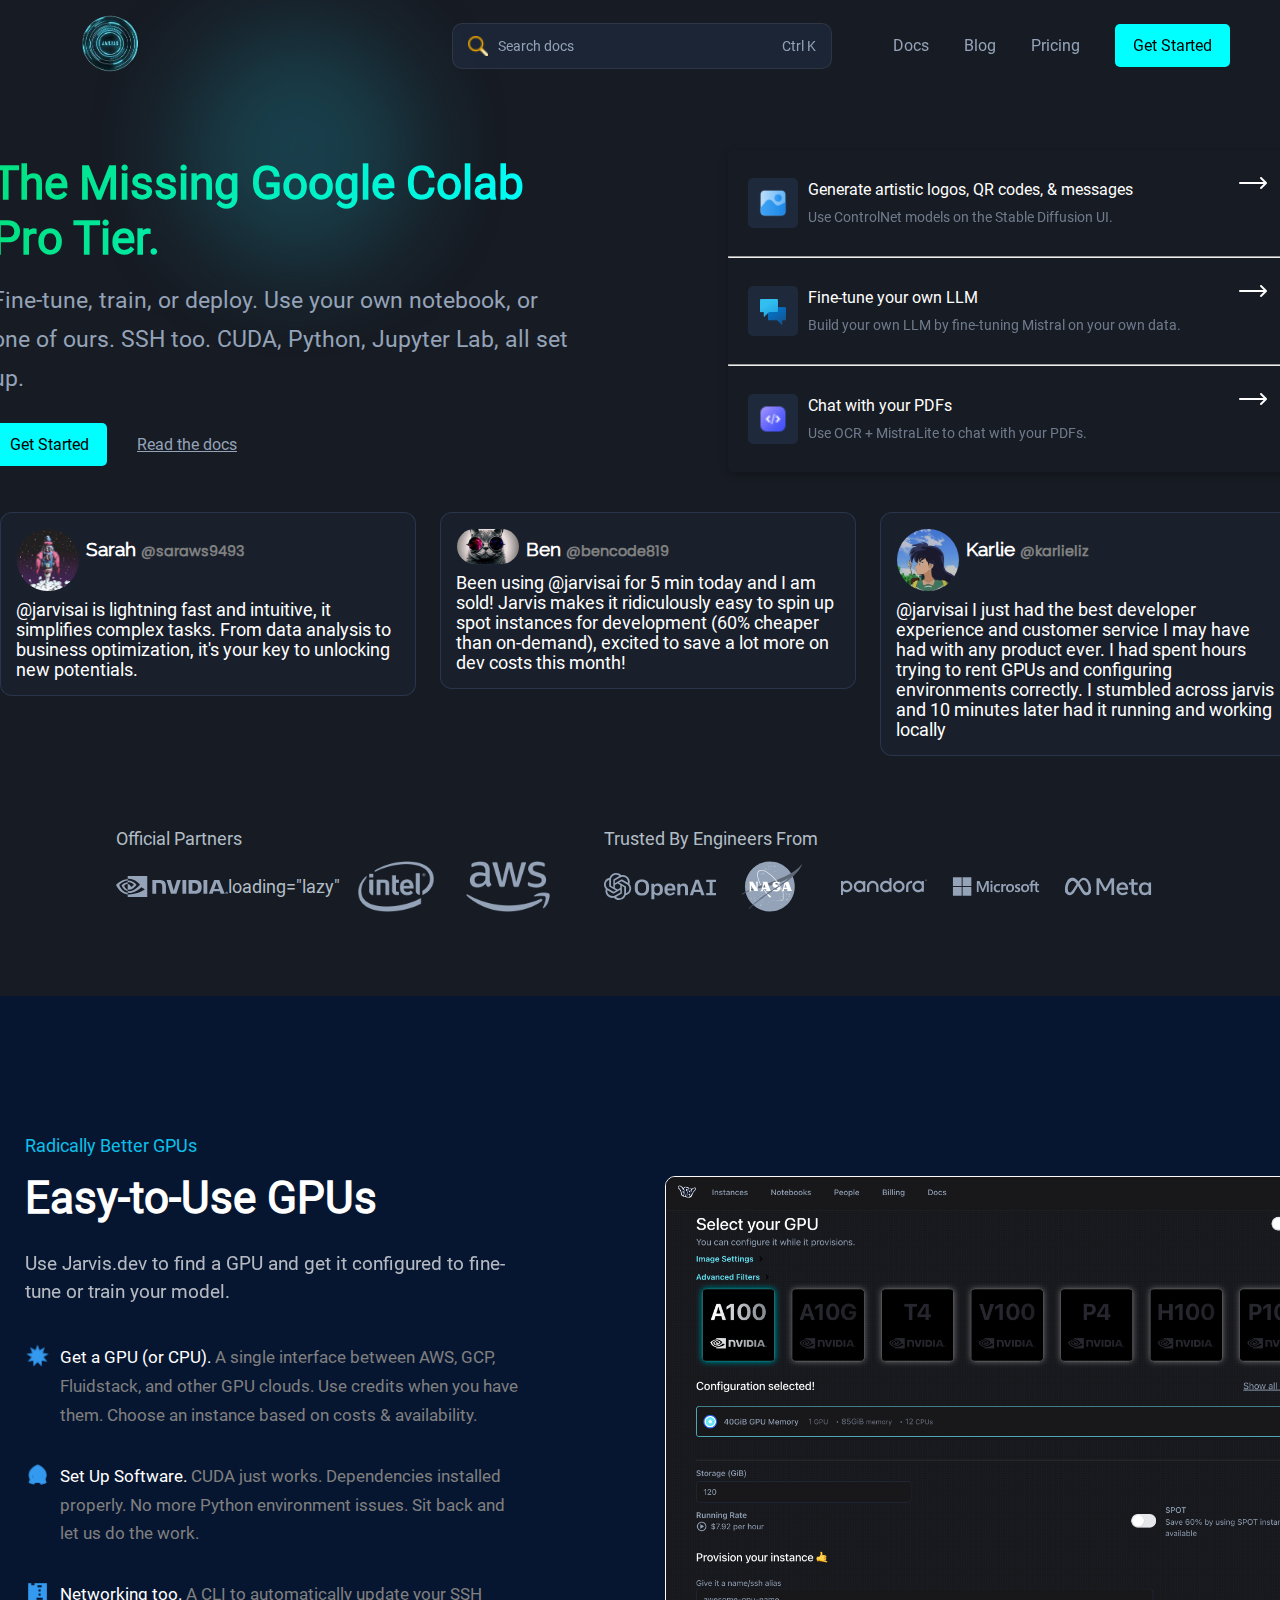
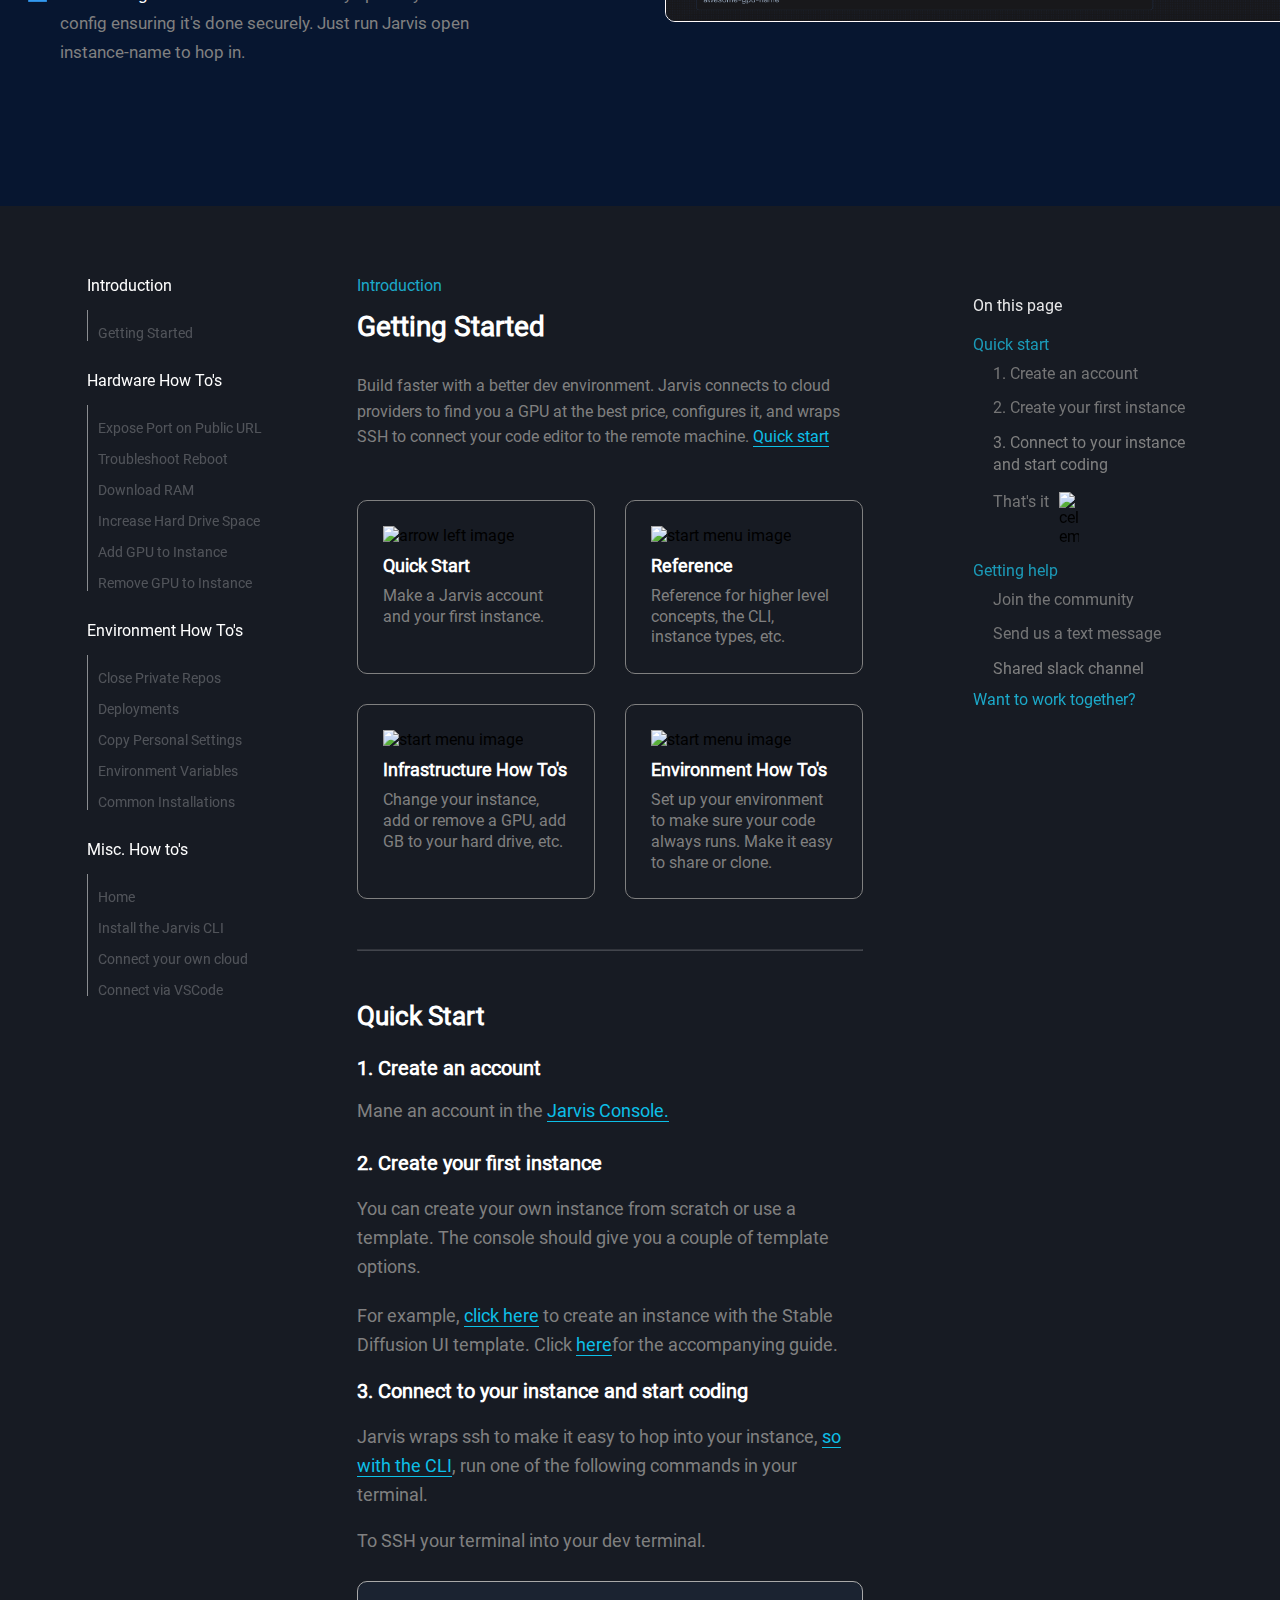
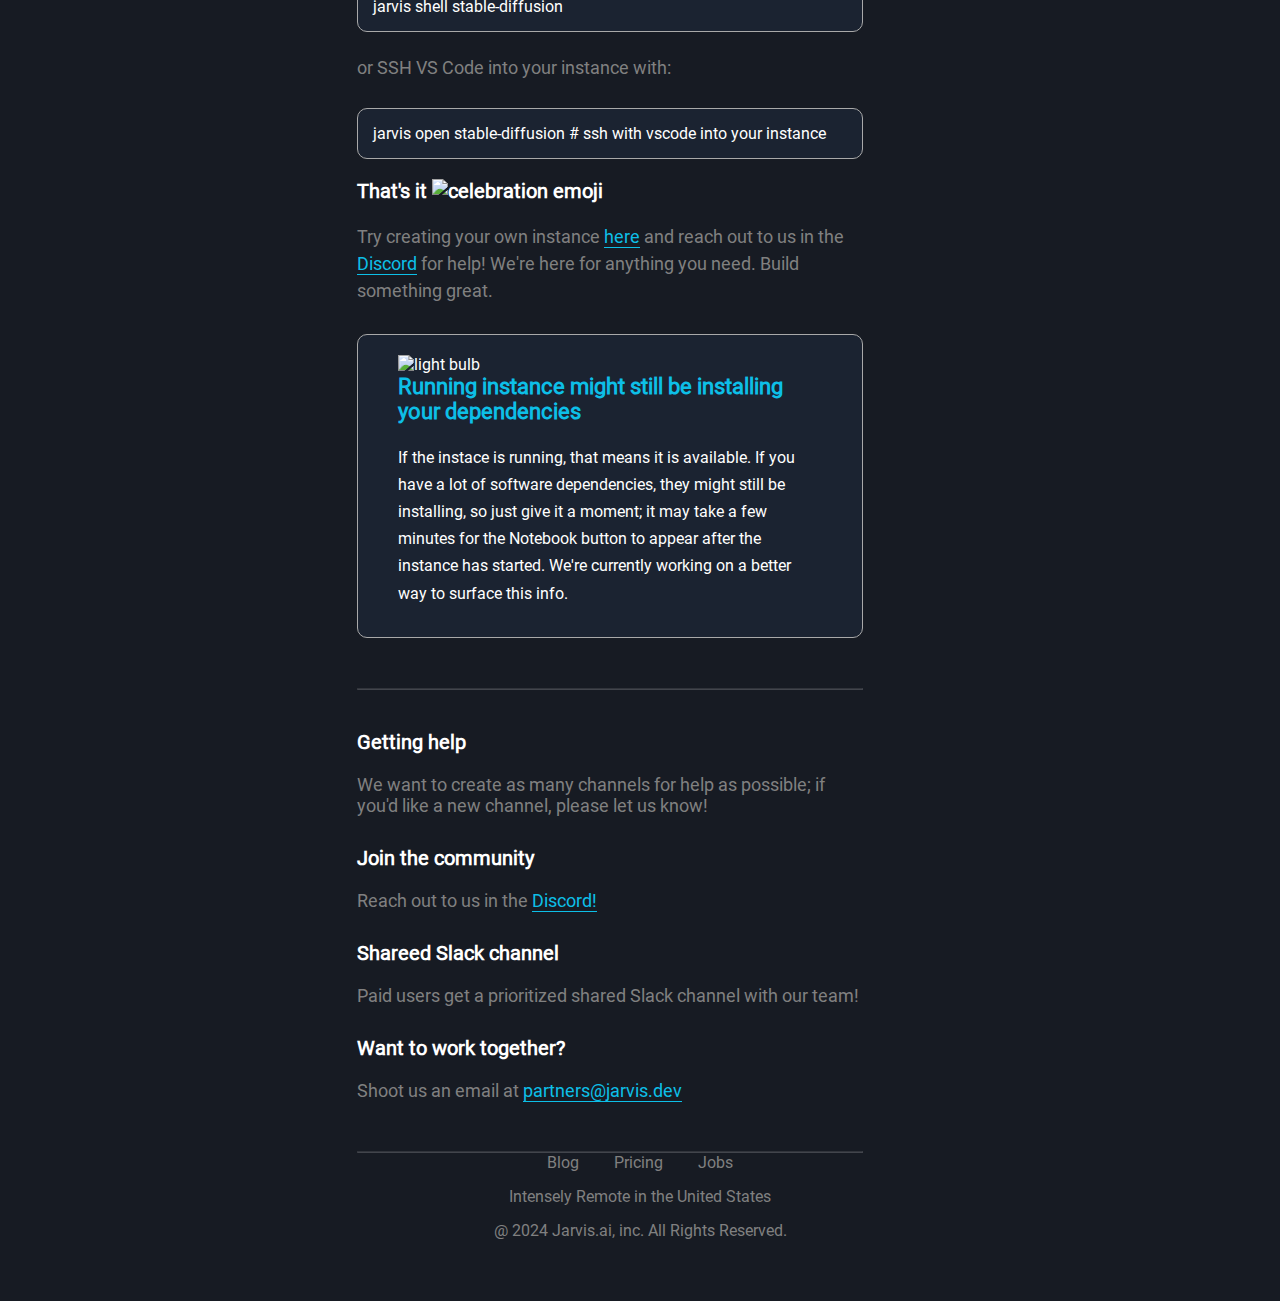
==== commit 0a9f3e1b: "tuning page is completed" ====
--- a/client/index.html
+++ b/client/index.html
@@ -74,31 +74,31 @@
                     </div>
                 </div>
                 <div class="landing-right">
-                    <a href=""><div class="group">
+                    <a href="tune.html"><div class="group">
                         <img class="label-img" src="/assets/image (1).png" alt="small image icon" loading="lazy">
                     <div class="label-1-text">
                         <p class="top-text">Generate artistic logos, QR codes, & messages</p>
                         <p class="bottom-text">Use ControlNet models on the Stable Diffusion UI.</p>
                     </div>
-                        <img class="group-arrow" src="/assets/icons8-arrow-30.png" alt="">
+                        <img class="group-arrow" src="/assets/icons8-arrow-30.png" alt="small arrow icon" loading="lazy">
                     </div></a><hr>
                 
-                    <a href=""><div class="group">
+                    <a href="tune.html"><div class="group">
                         <img class="label-img" src="/assets/icons8-chat-48.png" alt="small messanger icon" loading="lazy">
                         <div class="label-1-text">
                             <p class="top-text">Fine-tune your own LLM</p>
                             <p class="bottom-text">Build your own LLM by fine-tuning Mistral on your own data.</p>
                         </div>
-                        <img class="group-arrow" src="/assets/icons8-arrow-30.png" alt="">
+                        <img class="group-arrow" src="/assets/icons8-arrow-30.png" alt="small arrow icon" loading="lazy">
                         </div></a><hr>
                 
-                    <a href=""><div class="group">
+                    <a href="tune.html"><div class="group">
                         <img class="label-img" src="/assets/code.png" alt="small messanger icon" loading="lazy">
                         <div class="label-1-text">
                             <p class="top-text">Chat with your PDFs</p>
                             <p class="bottom-text">Use OCR + MistraLite to chat with your PDFs.</p>
                         </div>
-                        <img class="group-arrow" src="/assets/icons8-arrow-30.png" alt="">
+                        <img class="group-arrow" src="/assets/icons8-arrow-30.png" alt="small arrow icon" loading="lazy">
                     </div></a>
                 </div>
             </div>
@@ -125,7 +125,7 @@
                 </div>
                 <div class="cards">
                     <div class="card-top">
-                        <img class="card-avi" src="/assets/kagome-pic.jpg" alt="Picture of Kagome from Inuyasha">
+                        <img class="card-avi" src="/assets/kagome-pic.jpg" alt="Picture of Kagome from Inuyasha" loading="lazy">
                         <h3 class="card-username"><span>Karlie </span>@karlieliz</h3>
                     </div>
                     <div class="card-bottom">
@@ -134,7 +134,7 @@
                 </div>
                 <div class="cards">
                     <div class="card-top">
-                        <img class="card-avi" src="/assets/yonkodonny-pic.jpg" alt="Picture of Toji from JJK">
+                        <img class="card-avi" src="/assets/yonkodonny-pic.jpg" alt="Picture of Toji from JJK" loading="lazy">
                         <h3 class="card-username"><span>Favii </span>@YonkoDonny</h3>
                     </div>
                     <div class="card-bottom">
@@ -143,7 +143,7 @@
                 </div>
                 <div class="cards">
                     <div class="card-top">
-                        <img class="card-avi" src="/assets/embur-pic.jpg" alt="Picture of Sung Jinwoo from Solo Leveling">
+                        <img class="card-avi" src="/assets/embur-pic.jpg" alt="Picture of Sung Jinwoo from Solo Leveling" loading="lazy">
                         <h3 class="card-username"><span>Embur </span>@Embursidy</h3>
                     </div>
                     <div class="card-bottom">
@@ -152,7 +152,7 @@
                 </div>
                 <div class="cards">
                     <div class="card-top">
-                        <img class="card-avi" src="/assets/lune-pic.jpg" alt="Picture of lune">
+                        <img class="card-avi" src="/assets/lune-pic.jpg" alt="Picture of lune" loading="lazy">
                         <h3 class="card-username"><span>Shawn </span>@saiyanlune</h3>
                     </div>
                     <div class="card-bottom">
@@ -161,7 +161,7 @@
                 </div>
                 <div class="cards">
                     <div class="card-top">
-                        <img class="card-avi" src="/assets/luka-pic.jpg" alt="Picture of Luka">
+                        <img class="card-avi" src="/assets/luka-pic.jpg" alt="Picture of Luka" loading="lazy">
                         <h3 class="card-username"><span>Luka </span>@luka7doncic
                         </h3>
                     </div>
@@ -176,19 +176,19 @@
             <div class="partners-left">
                 <span>Official Partners</span>
                 <div class="company-images">
-                    <img class="company-logos" src="/assets/nvidia-logo.svg" alt="">
-                    <img class="company-logos" src="/assets/intel-logo.png" alt="">
-                    <img class="company-logos" src="/assets/amazon logo.png" alt="">
+                    <img class="company-logos" src="/assets/nvidia-logo.svg" alt="nvidia logo"> loading="lazy"
+                    <img class="company-logos" src="/assets/intel-logo.png" alt="intel logo" loading="lazy">
+                    <img class="company-logos" src="/assets/amazon logo.png" alt="amazon logo" loading="lazy">
                 </div>
             </div>
             <div class="partners-right">
                     <span>Trusted By Engineers From</span>
                 <div class="company-images">
-                    <img class="company-logos" src="/assets/openai-logo.svg" alt="">
-                    <img class="company-logos" src="/assets/nasa-logo.svg" alt="">
-                    <img class="company-logos" src="/assets/pandora-logo.svg" alt="">
-                    <img class="company-logos" src="/assets/microsoft-logo.svg" alt="">
-                    <img class="company-logos" src="/assets/meta-logo.svg" alt="">
+                    <img class="company-logos" src="/assets/openai-logo.svg" alt="openai logo" loading="lazy">
+                    <img class="company-logos" src="/assets/nasa-logo.svg" alt="nasa logo" loading="lazy">
+                    <img class="company-logos" src="/assets/pandora-logo.svg" alt="padora logo" loading="lazy">
+                    <img class="company-logos" src="/assets/microsoft-logo.svg" alt="microsoft logo" loading="lazy">
+                    <img class="company-logos" src="/assets/meta-logo.svg" alt="meta logo" loading="lazy">
                 </div>
             </div>
         </section>
@@ -200,21 +200,21 @@
                 <p>Use Jarvis.dev to find a GPU and get it configured to fine-tune or train your model.</p>
                 <div class="radically-left-bottom">
                     <div class="left-bottom">
-                        <img class="radical-img" src="/assets/icons8-star-24.png" alt="">
+                        <img class="radical-img" src="/assets/icons8-star-24.png" alt="small star icon" loading="lazy">
                         <p><span>Get a GPU (or CPU). </span>A single interface between AWS, GCP, Fluidstack, and other GPU clouds. Use credits when you have them. Choose an instance based on costs & availability.</p>
                     </div>
                     <div class="left-bottom">
-                        <img class="radical-img" src="/assets/icons8-spartan-helmet-24.png" alt="">
+                        <img class="radical-img" src="/assets/icons8-spartan-helmet-24.png" alt="small spartan icon" loading="lazy">
                         <p><span>Set Up Software. </span>CUDA just works. Dependencies installed properly. No more Python environment issues. Sit back and let us do the work.</p>
                     </div>
                     <div class="left-bottom">
-                        <img class="radical-img" src="/assets/icons8-playing-24.png" alt="">
+                        <img class="radical-img" src="/assets/icons8-playing-24.png" alt="small playing icon" loading="lazy">
                         <p><span>Networking too. </span>A CLI to automatically update your SSH config ensuring it's done securely. Just run Jarvis open instance-name to hop in.</p>
                     </div>
                 </div>
             </div>
             <div class="radically-right">
-                <img src="/assets/radically.png" alt="">
+                <img src="/assets/radically.png" alt="" loading="lazy">
             </div>  
         </section>
 
--- a/client/index.css
+++ b/client/index.css
@@ -6,6 +6,7 @@
     --roboto: roboto;
     --poppins: poppins;
 }
+
 * {
     margin: 0;
     padding: 0;
@@ -14,6 +15,7 @@
     list-style: none;
     font-family: var(--roboto);
 }
+
 body {
     position: relative;
     display: flex;
@@ -22,12 +24,15 @@
     background: #171B23;
     overflow-x: hidden;
 }
-/* Need to find better background color */ 
+
+
 #background {
     background: #171B23;
     height: 100vh;
     z-index: 50;
 }
+
+
 /* Header section */
 header {
     position: fixed;
@@ -1315,6 +1320,176 @@
     color: gray;
     font-size: 16px;
 }
+
+
+
+/* tune html document */
+
+#tune-header {
+    position: fixed;
+    top: 0;
+    left: 0;
+    display: flex;
+    gap: 600px;
+    justify-content: center;
+    background-color: #1e293b;
+    height: 9vh;
+    width: 100%;
+}
+
+.tune-header-left {
+    display: flex;
+    justify-content: center;
+    align-items: center;
+    gap: 20px;
+    padding: 0px 10px;
+}
+
+.tune-header-left-a {
+    display: flex;
+    justify-content: center;
+    align-items: center;
+    gap: 20px;
+    padding: 0px 10px;
+}
+
+.tune-header-icon {
+    width: 90px;
+    margin: 0;
+    padding: 0;
+}
+
+.tune-header-left-a a {
+    color: gray;
+    transition: 0.25s ease-in-out;
+}
+
+.tune-header-left-a a:hover {
+    color: white;
+    border-bottom: 1px solid white;
+}
+
+.tune-header-right {
+    display: flex;
+    justify-content: center;
+    align-items: center;
+    gap: 30px;
+    padding: 0px 10px;
+}
+
+.tune-header-right img {
+    width: 40px;
+    border-radius: 50%;
+    cursor: pointer;
+    transition: 0.2s ease-in-out;
+}
+
+.tune-header-right img:hover {
+    transform: scale(1.25);
+}
+
+.tune-header-right button {
+    font-size: 18px;
+    padding: 8px 10px;
+    border-radius: 5px;
+    cursor: pointer;
+    background-color: whitesmoke;
+    color: #1e293b;
+    transition: 0.15s ease-in-out;
+}
+
+.tune-header-right button:hover {
+    background-color: darkgray;
+    color: black;
+}
+
+
+
+#tune-main {
+    display: flex;
+    flex-direction: column;
+    justify-content: center;
+    align-items: flex-start;
+    width: 58%;
+    margin-top: 10vh;
+}
+
+.tune-img {
+    width: 1100px;
+    height: 250px;
+}
+
+.links {
+    display: flex;
+    justify-content: center;
+    gap: 8px;
+    width: 100%;
+    margin-top: 10px;
+}
+
+.links a {
+    color: gray;
+    cursor: pointer;
+    transition: 0.2s ease-in-out;
+    font-size: 14px;
+}
+
+.links p {
+    color: white;
+}
+
+.links a:hover {
+    color: white;
+    border-bottom: 1px solid white;
+}
+
+.tune-content {
+    color: rgba(255, 255, 255, 0.63);
+    display: flex;
+    flex-direction: column;
+    gap: 10px;
+    margin-top: 20px;
+}
+
+.tune-content h2 {
+    color: white;
+    font-weight: bold;
+    font-size: 24px;
+}
+
+.tune-content p {
+    font-size: 16px;
+    line-height: 1.6;
+}
+
+.tune-content span {
+    color: #0dbfe7;
+    cursor: pointer;
+}
+
+.tune-content span:hover {
+    border-bottom: 1px solid #0dbfe7;
+}
+
+.tune-content h5 {
+    color: rgba(255, 255, 255, 0.887);
+    font-size: 18px;
+    padding-bottom: 10px;
+}
+
+.tune-content-graph {
+    width: 850px;
+}
+
+.tune-bottom {
+    padding-bottom: 30px;
+}
+
+
+
+
+
+
 
 
 /* mobile device media query */
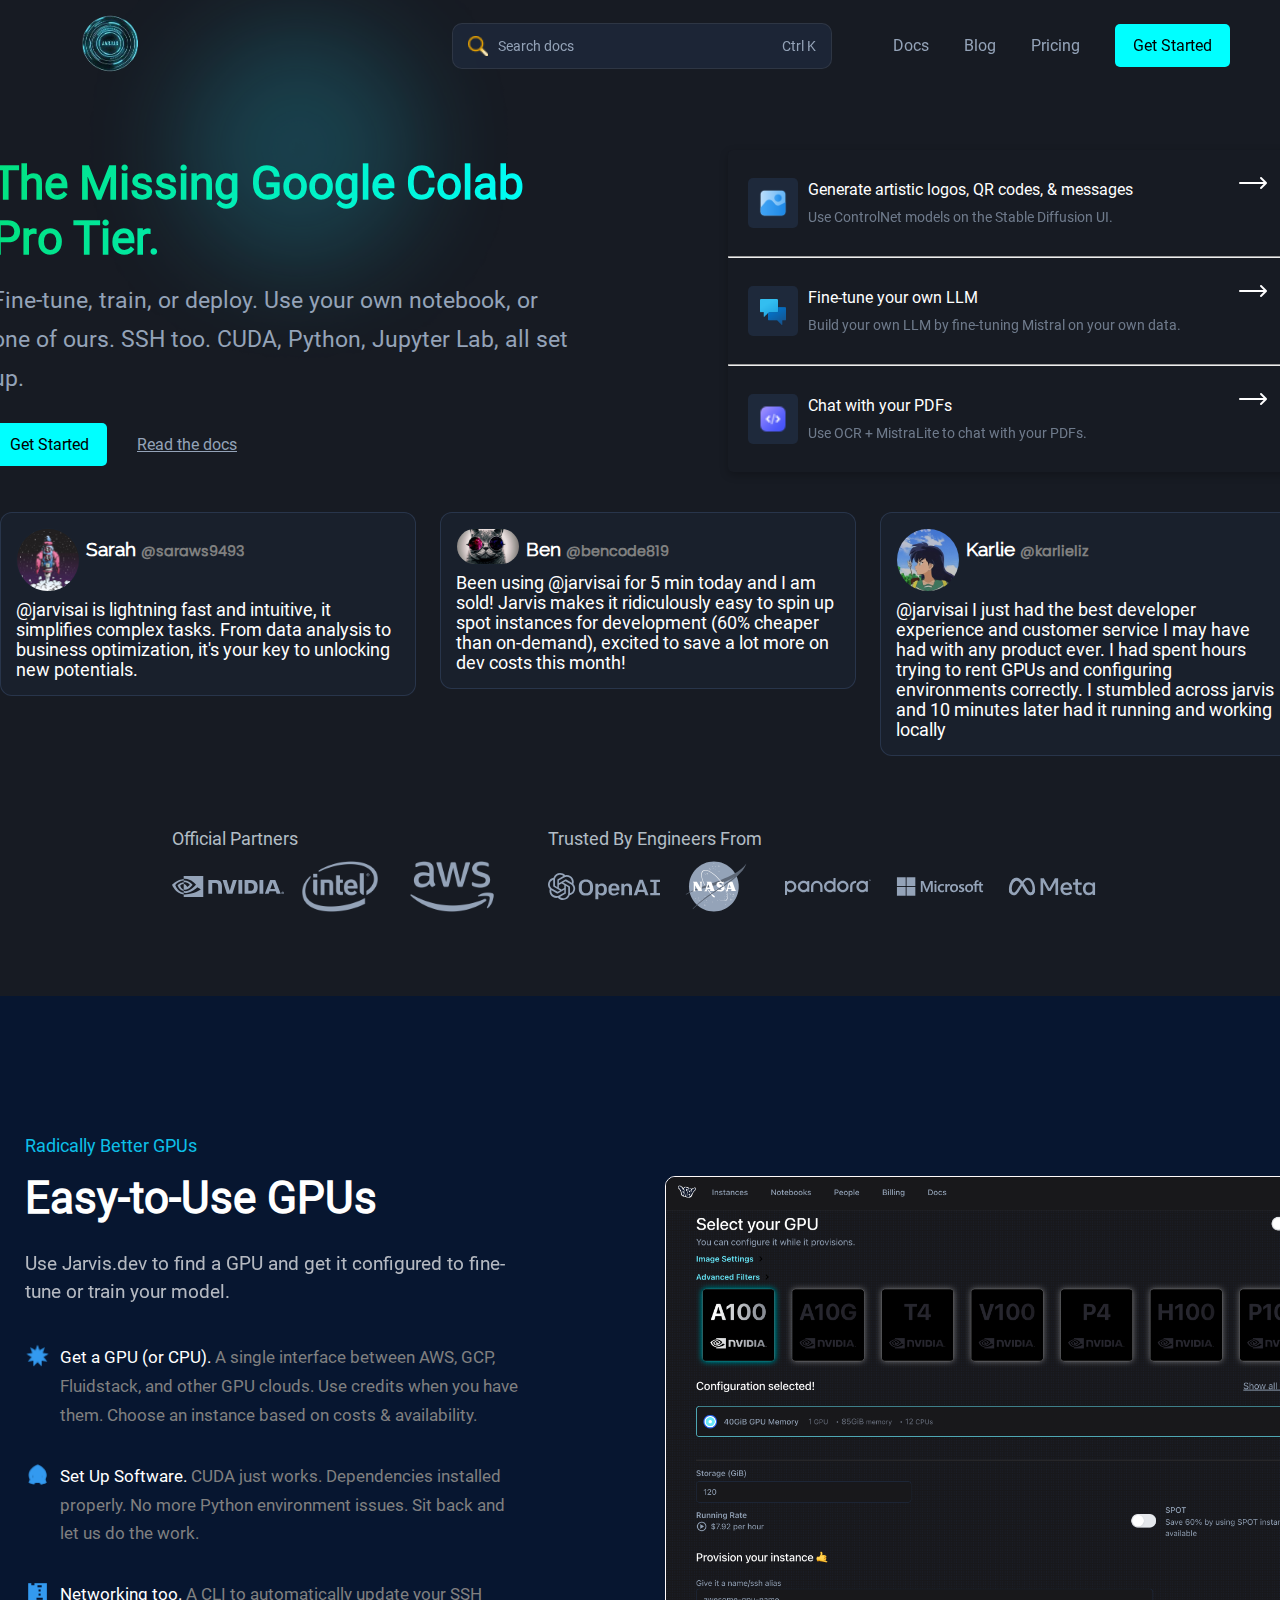
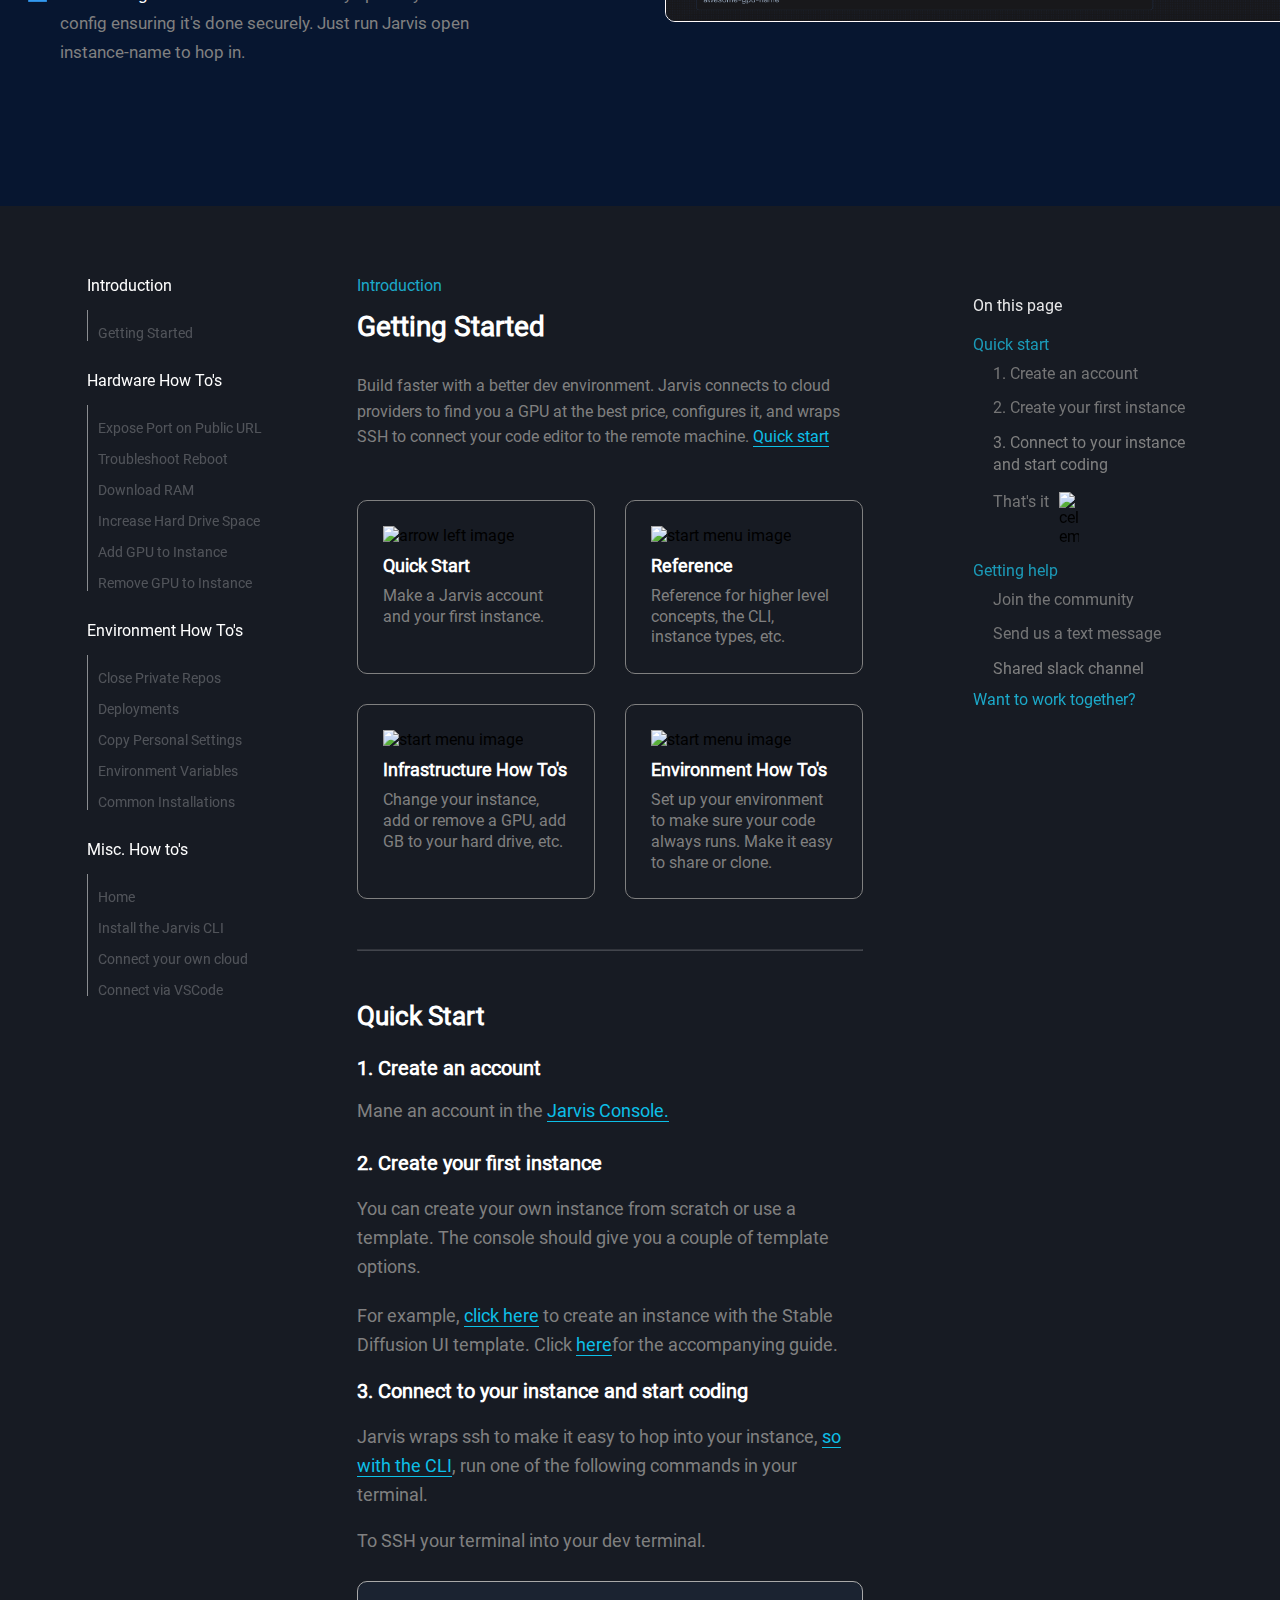
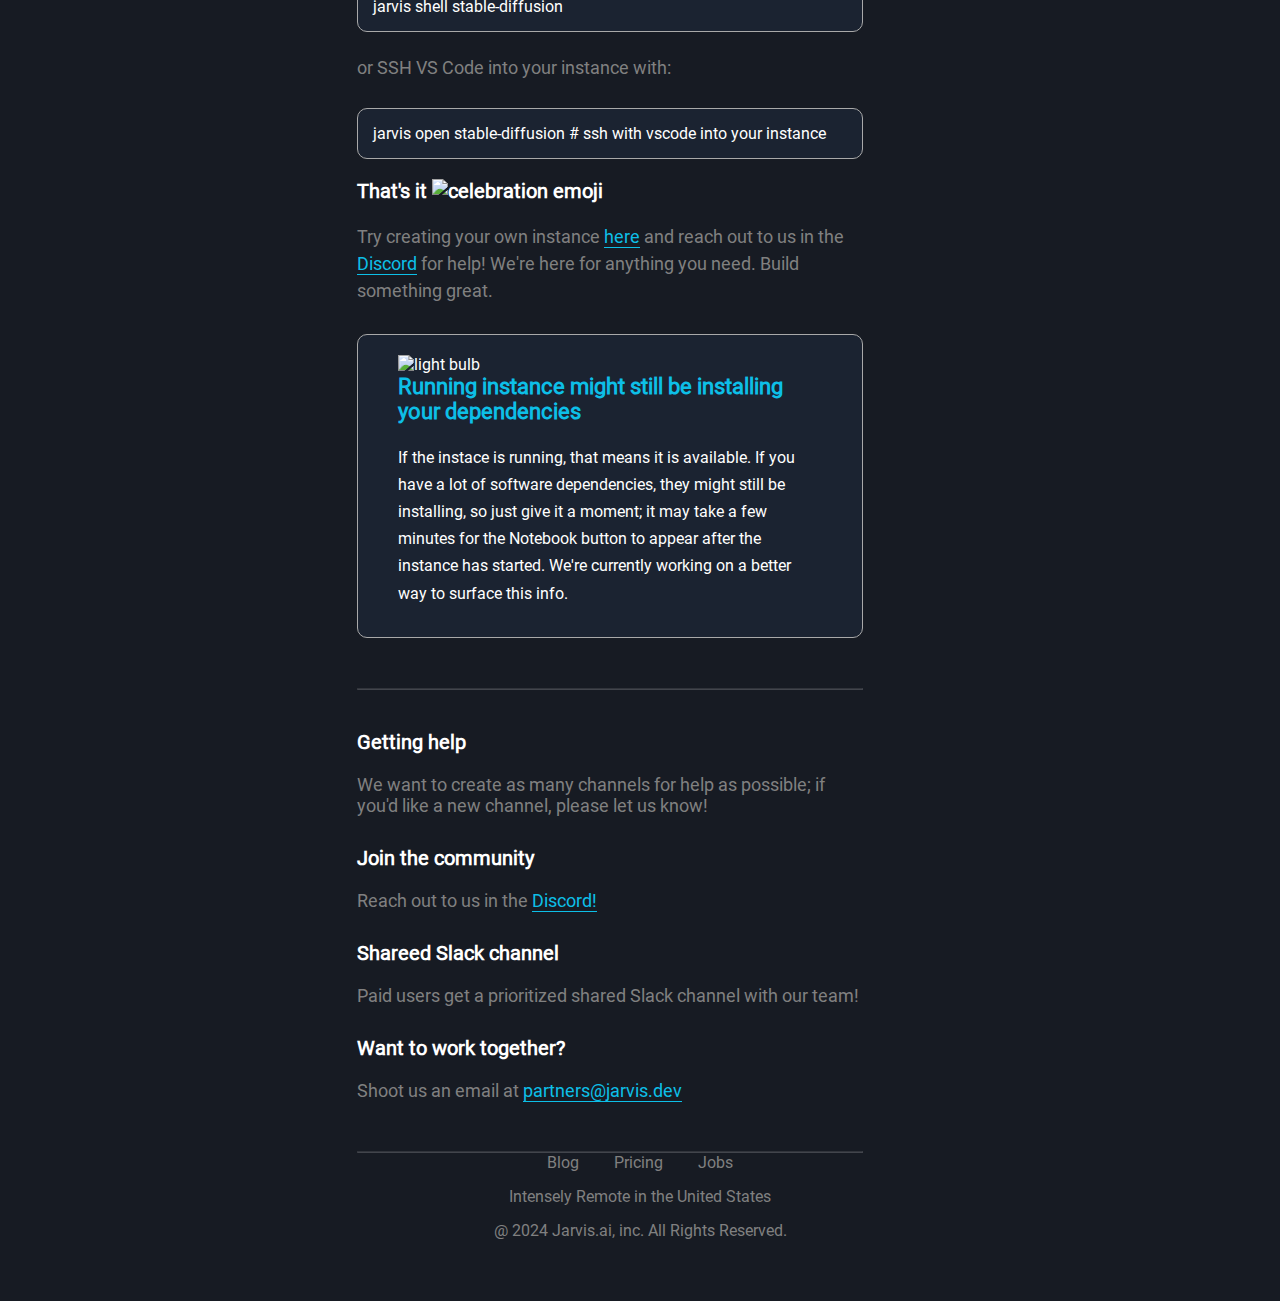
==== commit d0038ff8: "pricing page done" ====
--- a/client/index.html
+++ b/client/index.html
@@ -3,12 +3,22 @@
 <head>
     <meta charset="UTF-8">
     <meta name="viewport" content="width=device-width, initial-scale=1.0">
-    <title>Jarvis.ai</title>
+    <meta name="description" content="jarvis is a website to help purchase and tune GPUs">
+    <meta name="theme-color" content="FF0000">
+    <meta name="keywords" content="jarvis, GPUs, knowledge, inspiration">
+    <meta name="author" content="Donny & Jacob">
+    <title>Jarvis</title>
+    <link rel="manifest" href="/manifest.json">
     <link rel="stylesheet" href="/client/index.css">
     <script src="/client/index.js" defer></script>
     <script src="https://kit.fontawesome.com/c1b15e9f35.js" crossorigin="anonymous"></script>
     <link rel="icon" type="image/x-icon" href="/assets/jarvis.png">
 </head>
+
+
+
+
+
 <body>
         <div id="background">
             <div id="blur-overlay"></div>
@@ -162,8 +172,7 @@
                 <div class="cards">
                     <div class="card-top">
                         <img class="card-avi" src="/assets/luka-pic.jpg" alt="Picture of Luka" loading="lazy">
-                        <h3 class="card-username"><span>Luka </span>@luka7doncic
-                        </h3>
+                        <h3 class="card-username"><span>Luka </span>@luka7doncic</h3>
                     </div>
                     <div class="card-bottom">
                         <p>Really recommend @jarvisai for GPU programing. Your own powerful GPU server, but its cheap and so easy to set up. Couldn't do it locally</p>
@@ -176,7 +185,7 @@
             <div class="partners-left">
                 <span>Official Partners</span>
                 <div class="company-images">
-                    <img class="company-logos" src="/assets/nvidia-logo.svg" alt="nvidia logo"> loading="lazy"
+                    <img class="company-logos" src="/assets/nvidia-logo.svg" alt="nvidia logo" loading="lazy">
                     <img class="company-logos" src="/assets/intel-logo.png" alt="intel logo" loading="lazy">
                     <img class="company-logos" src="/assets/amazon logo.png" alt="amazon logo" loading="lazy">
                 </div>
@@ -378,6 +387,25 @@
         <p class="footer-p">Intensely Remote in the United States</p>
         <p>@ 2024 Jarvis.ai, inc. All Rights Reserved.</p>
     </footer>
+
+
+
+
+
+
+    <script>
+        if ('serviceWorker' in navigator) {
+          window.addEventListener('load', () => {
+            navigator.serviceWorker.register('serviceworker.js')
+              .then(registration => {
+                console.log('Service Worker registered with scope:', registration.scope);
+              })
+              .catch(error => {
+                console.error('Service Worker registration failed:', error);
+              });
+          });
+        }
+      </script>
 </body>
 </html>
 
--- a/client/index.css
+++ b/client/index.css
@@ -113,6 +113,8 @@
     box-shadow: 0 3px 5px 0.3px rgba(0,0,0,0.1);
     transition: 0.6s ease-in-out;
   }
+
+  
 
 
 
@@ -1069,7 +1071,7 @@
 #pricing {
     margin-top: 10rem;
     background: #171B23;
-    height: 275vh;
+    height: 240vh;
     width: 100%;
     padding: 0px 15px;
     display: flex;
@@ -1335,6 +1337,47 @@
     background-color: #1e293b;
     height: 9vh;
     width: 100%;
+}
+
+.ham-menu {
+    height: 40px;
+    width: 40px;
+    position: relative;
+    display: none;
+}
+
+.ham-menu span {
+    height: 6px;
+    width: 100%;
+    background-color: #6f86ff;
+    position: absolute;
+    border-radius: 25px;
+    top: 50%;
+    left: 50%;
+    transform: translate(-50%, -50%);
+    cursor: pointer;
+}
+
+.ham-menu span:nth-child(1) {
+    top: 25%;
+}
+
+.ham-menu span:nth-child(3) {
+    top: 75%;
+}
+
+.ham-menu.active span:nth-child(1) {
+    top: 50%;
+    transform: translate(-50%, -50%) rotate(45deg);
+}
+
+.ham-menu.active span:nth-child(2) {
+    opacity: 0;
+}
+
+.ham-menu.active span:nth-child(3) {
+    top: 50%;
+    transform: translate(-50%, -50%) rotate(-45deg);
 }
 
 .tune-header-left {
@@ -1614,7 +1657,7 @@
         align-items: start;
         padding-left: 2rem;
         text-align: left;
-        height: 15rem;
+        height: 22rem;
         width: 100%;
     }
     #partners span {
@@ -1722,7 +1765,7 @@
         justify-content: start;
         align-items: center;
         flex-direction: column;
-        height: 140vh;
+        height: auto;
         background-color: #071630;
         width: 100vw;
         gap: 5rem;
@@ -1787,14 +1830,543 @@
     }
     
     .radically-right img {
-        width: 770px;
+        width: 700px;
         border-radius: 10px;
         border: 1px solid snow;
-        margin-left: 1.4rem;
-    }
+        margin-left: 1rem;
+        margin-bottom: 50px;
+    }
+
     #introduction {
+        background: #171B23;
+        height: auto;
+        width: 100%;
+        padding: 0px 0px;
+        display: flex;
+        justify-content: center;
+        position: relative;
+
+    }
+
+    .intro-middle {
+        display: flex;
+        flex-direction: column;
+        width: 100%;
+        padding: 0px 30px;
+    }
+
+    .grid-container {
+        margin-top: 50px;
+        display: flex;
+        flex-direction: column;
+        grid-template-columns: repeat(2,1fr);
+        gap: 20px;
+    }
+    
+    .intro-left {
         display: none;
-    }
+        padding: 0;
+    }
+
+    .intro-right {
+        display: none;
+        padding: 0;
+    }
+
+
+
+
+
+
+
+    #tune-header {
+        position: fixed;
+        top: 0;
+        left: 0;
+        display: flex;
+        gap: 0px;
+        justify-content: space-between;
+        background-color: #1e293b;
+        height: 9vh;
+        width: 100%;
+    }
+    
+    .ham-menu {
+        display: block;
+        margin-right: 5px;
+        z-index: 1001;
+    }
+    
+    .ham-menu span {
+        height: 3px;
+        width: 100%;
+        background-color: #6f86ff;
+        position: absolute;
+        border-radius: 25px;
+        top: 50%;
+        left: 50%;
+        transform: translate(-50%, -50%);
+    }
+
+    .tune-header-left {
+        display: flex;
+        justify-content: center;
+        align-items: center;
+        gap: 10px;
+        padding: 0px 0px;
+    }
+    
+    .tune-header-left-a {
+        padding-top: 50%;
+        margin-right: 20px;
+        gap: 15px;
+        overflow: hidden;
+        flex-direction: column;
+        position: absolute;
+        width: 100%;
+        left: 0;
+        top: -400px;
+        right: 0;
+        background-color: black;
+        height: 0;
+        text-align: center;
+        transition: .1s ease-in-out;
+        display: none;
+        font-size: 26px;
+    }
+
+    .tune-header-left-a.active {
+        display: flex;
+        height: 100vh;
+        top: 0px;
+        gap: 35px;
+        padding-top: 0%;
+        z-index: 1000;
+        font-size: 26px;
+    }
+    
+    .tune-header-icon {
+        width: 90px;
+        margin: 0;
+        padding: 0;
+    }
+    
+    .tune-header-left-a a {
+        color: gray;
+        transition: 0.25s ease-in-out;
+    }
+    
+    .tune-header-left-a a:hover {
+        color: white;
+        border-bottom: 1px solid white;
+    }
+    
+    .tune-header-right {
+        display: flex;
+        justify-content: center;
+        align-items: center;
+        gap: 30px;
+        padding: 0px 10px;
+    }
+    
+    .tune-header-right img {
+        width: 40px;
+        border-radius: 50%;
+        cursor: pointer;
+        transition: 0.2s ease-in-out;
+    }
+    
+    .tune-header-right img:hover {
+        transform: scale(1.25);
+    }
+    
+    .tune-header-right button {
+        font-size: 16px;
+        padding: 8px 10px;
+        border-radius: 5px;
+        cursor: pointer;
+        background-color: whitesmoke;
+        color: #1e293b;
+        transition: 0.15s ease-in-out;
+    }
+    
+    .tune-header-right button:hover {
+        background-color: darkgray;
+        color: black;
+    }
+
+    #tune-main {
+        display: flex;
+        flex-direction: column;
+        justify-content: center;
+        align-items: center;
+        margin-top: 10vh;
+        width: 100%;
+    }
+    
+    .tune-img {
+        width: 85%;
+        height: 100px;
+    }
+    
+    .tune-content {
+        color: rgba(255, 255, 255, 0.63);
+        display: flex;
+        flex-direction: column;
+        justify-content: center;
+        align-items: flex-start;
+        width: 85%;
+        gap: 10px;
+        margin-top: 20px;
+    }
+    
+    .tune-content h2 {
+        color: white;
+        font-weight: bold;
+        font-size: 22px;
+        line-height: 1.4;
+    }
+    
+    .tune-content p {
+        font-size: 14px;
+        line-height: 1.8;
+    }
+
+    .tune-content-graph {
+        width: 320px;
+    }
+
+    /* blog section */
+
+#blog {
+    display: flex;
+    align-items: center;
+    justify-content: center;
+    flex-direction: column;
+    height: 250vh;
+    width: fit-content;
+    gap: 3rem;
+    margin-top: 8rem;
+    padding: 4px;
+}
+
+.blog-header {
+    text-align: center;
+    display: flex;
+    flex-direction: column;
+    gap: 14px;
+}
+
+.blog-header h2 {
+    color: white;
+    font-size: 2.5rem;
+}
+
+.blog-header p {
+    color: gray;
+    font-size: 22px;
+}
+
+#blog-card-container {
+    height: 100%;
+    width: 100%;
+    display: flex;
+    justify-content: center;
+    align-items: center;
+    flex-direction: column;
+}
+
+.blog-left {
+    display: flex;
+    gap: 2rem;
+    justify-content: start;
+    align-items: center;
+    flex-direction: column;
+    height: 100%;
+    width: 90%;
+    
+}
+
+.blog-right {
+    gap: 2rem;
+    display: flex;
+    justify-content: start;
+    align-items: center;
+    flex-direction: column;
+    height: 100%;
+    width: 90%;
+}
+
+
+.blog-cards {
+    display: flex;
+    justify-content: center;
+    align-items: center;
+    flex-direction: column;
+    width: 100%;
+    height: 15rem;
+    border-radius: 10px;
+    cursor: pointer;
+}
+
+.blog-cards:hover {
+    border: 1px solid rgb(51, 166, 215);
+}
+
+.blog-card-top1 {
+    width: 100%;
+    height: 50%;
+    background: url(/assets/blog-blocks.jpg);
+    background-position: center;
+    background-repeat: no-repeat;
+    background-size: cover;
+    border-top-left-radius: 10px;
+    border-top-right-radius: 10px;  
+}
+
+.blog-card-top2 {
+    width: 100%;
+    height: 50%;
+    background: url(/assets/dog.jpg);
+    background-position: center;
+    background-repeat: no-repeat;
+    background-size: cover;
+    border-top-left-radius: 10px;
+    border-top-right-radius: 10px;  
+}
+
+.blog-card-top3 {
+    width: 100%;
+    height: 50%;
+    background: url(/assets/rocks.jpg);
+    background-position: center;
+    background-repeat: no-repeat;
+    background-size: cover;
+    border-top-left-radius: 10px;
+    border-top-right-radius: 10px;  
+}
+
+.blog-card-top4 {
+    width: 100%;
+    height: 50%;
+    background: url(/assets/blogging-img.png);
+    background-position: center;
+    background-repeat: no-repeat;
+    background-size: cover;
+    border-top-left-radius: 10px;
+    border-top-right-radius: 10px;  
+}
+
+.blog-card-top5 {
+    width: 100%;
+    height: 50%;
+    background: url(/assets/lion-img.jpg);
+    background-position: center;
+    background-repeat: no-repeat;
+    background-size: cover;
+    border-top-left-radius: 10px;
+    border-top-right-radius: 10px;  
+}
+
+.blog-card-top6 {
+    width: 100%;
+    height: 50%;
+    background: url(/assets/mountain-pic.jpg);
+    background-position: center;
+    background-repeat: no-repeat;
+    background-size: cover;
+    border-top-left-radius: 10px;
+    border-top-right-radius: 10px;  
+}
+
+.blog-card-top7 {
+    width: 100%;
+    height: 50%;
+    background: url(/assets/coding-blog.png);
+    background-position: center;
+    background-repeat: no-repeat;
+    background-size: cover;
+    border-top-left-radius: 10px;
+    border-top-right-radius: 10px;  
+}
+
+.blog-card-top8 {
+    width: 100%;
+    height: 50%;
+    background: url(/assets/ocean.jpg);
+    background-position: center;
+    background-repeat: no-repeat;
+    background-size: cover;
+    border-top-left-radius: 10px;
+    border-top-right-radius: 10px;  
+}
+
+.blog-card-bottom {
+    position: relative;
+    height: 80%;
+    width: 100%;
+    border: 1px solid rgba(194, 194, 194, 0.153);
+    border-top: none;
+    display: flex;
+    justify-content: center;
+    align-items: start;
+    flex-direction: column;
+    color: white;
+    border-bottom-left-radius: 10px;
+    border-bottom-right-radius: 10px;
+}
+
+.blog-card-text {
+    padding: 15px 25px;
+    position: absolute;
+    top: 0;
+    left: 0;
+    gap: 15px;
+    display: flex;
+    justify-content: center;
+    align-items: start;
+    flex-direction: column;
+}
+
+.blog-card-text h5 {
+    color: rgb(45, 160, 183);
+    font-size: 14px;
+}
+
+.blog-card-text p {
+    color: white;
+    font-size: 14px;
+    font-weight: bold;
+}
+
+.blog-card-users {
+    padding: 15px 25px;
+    display: flex;
+    gap: 12px;
+    position: absolute;
+    bottom: 0;
+    left: 0;
+}
+
+
+.blog-img-users {
+    width: 2.5rem;
+    border-radius: 50%;
+}
+
+.blog-user-info h4 {
+    font-size: 14px;
+    padding-bottom: 8px;
+}
+
+.blog-user-info span {
+    font-size: 13px;
+    padding-bottom: 8px;
+    color: rgb(183, 198, 225);
+}
+
+/* pricing section */
+
+#pricing {
+    background: #171B23;
+    height: 250vh;
+    width: 100vw;
+    padding: 0px 15px;
+    display: flex;
+    justify-content: center;
+    position: relative;
+    flex-direction: column;
+    gap: 3rem;
+    margin-top: 8rem;
+}
+
+#cpu-section{
+    display: none;
+}
+
+.pricing-header {
+    display: flex;
+    justify-content: center;
+    align-items: center;
+    text-align: center;
+    flex-direction: column;
+}
+
+.cpu-section{
+    display: none;
+}
+
+.pricing-header h2 {
+    color: white;
+    font-size: 2rem;
+    padding-bottom: 2rem;
+}
+
+.pricing-header p {
+    color: rgb(154, 166, 182);
+    font-size: 15px;
+    width: 80%;
+}
+
+.pricing-table {
+    gap: 3rem;
+    display: flex;
+    flex-direction: column;
+    width: 100%;
+    height: fit-content;
+    padding: 30px 30px 0px 50px;
+}
+
+.pricing-table h2 {
+    color: white;
+    margin-bottom: 15px;
+    margin-left: 10px;
+}
+
+table {
+    width: 100%;
+    border-collapse: collapse;
+}
+
+th, td {
+    border-bottom: 1px solid #91b4d245;
+    text-align: center;
+    padding: 8px;
+}
+
+th {
+    color: white;
+    font-size: 15px;
+}
+
+td {
+    padding: 15px;
+    font-size: 13.5px;
+    color: rgb(166, 186, 212);
+}
+
+tr td:first-child {
+    text-align: left;
+}
+
+tr th:first-child {
+    text-align: left;
+}
+
+tr td:last-child {
+    text-align: left;
+}
+
+tr th:last-child {
+    text-align: left;
+}
+
+.pricing-right {
+    display: none;
+}
+
+
+
 }
 
 @media only screen and (max-width: 1026px) and (min-width: 660px){
@@ -2027,18 +2599,168 @@
     }
 
     .intro-left {
-        display: none;
+        display: block;
+        width: 30%;
     }
     .intro-right {
         display: none;
     }
 
-
-
-
-    #end {
-        
-    }
+    /* tune html document */
+
+    #tune-header {
+        position: fixed;
+        top: 0;
+        left: 0;
+        display: flex;
+        gap: 0px;
+        justify-content: center;
+        background-color: #1e293b;
+        height: 9vh;
+        width: 100%;
+    }
+    
+    .tune-header-left {
+        display: flex;
+        justify-content: center;
+        align-items: center;
+        gap: 20px;
+        padding: 0px 10px;
+    }
+    
+    .tune-header-left-a {
+        display: flex;
+        justify-content: center;
+        align-items: center;
+        font-size: 16px;
+        gap: 25px;
+        padding: 0px 10px;
+    }
+    
+    .tune-header-icon {
+        width: 90px;
+        margin: 0;
+        padding: 0;
+    }
+    
+    .tune-header-left-a a {
+        color: gray;
+        transition: 0.25s ease-in-out;
+    }
+    
+    .tune-header-left-a a:hover {
+        color: white;
+        border-bottom: 1px solid white;
+    }
+    
+    .tune-header-right {
+        display: flex;
+        justify-content: center;
+        align-items: center;
+        gap: 30px;
+        padding: 0px 10px;
+    }
+    
+    .tune-header-right img {
+        width: 40px;
+        border-radius: 50%;
+        cursor: pointer;
+        transition: 0.2s ease-in-out;
+    }
+    
+    .tune-header-right img:hover {
+        transform: scale(1.25);
+    }
+    
+    .tune-header-right button {
+        font-size: 16px;
+        padding: 8px 10px;
+        border-radius: 5px;
+        cursor: pointer;
+        background-color: whitesmoke;
+        color: #1e293b;
+        transition: 0.15s ease-in-out;
+    }
+    
+    .tune-header-right button:hover {
+        background-color: darkgray;
+        color: black;
+    }
+
+    #tune-main {
+        display: flex;
+        flex-direction: column;
+        justify-content: center;
+        align-items: center;
+        margin-top: 10vh;
+        width: 100%;
+    }
+    
+    .tune-img {
+        width: 85%;
+        height: 150px;
+    }
+    
+    .tune-content {
+        color: rgba(255, 255, 255, 0.63);
+        display: flex;
+        flex-direction: column;
+        justify-content: center;
+        align-items: flex-start;
+        width: 85%;
+        gap: 10px;
+        margin-top: 20px;
+    }
+    
+    .tune-content h2 {
+        color: white;
+        font-weight: bold;
+        font-size: 24px;
+        line-height: 1.4;
+    }
+    
+    .tune-content p {
+        font-size: 16px;
+        line-height: 1.8;
+    }
+    
+    
+    
+    .tune-content-graph {
+        width: 650px;
+    }
+    
+    /* blog section */
+
+#blog-card-container {
+    height: 100%;
+    width: 100%;
+    display: flex;
+    justify-content: center;
+    align-items: center;
+    flex-direction: column;
+}
+
+.blog-cards {
+    display: flex;
+    justify-content: center;
+    align-items: center;
+    flex-direction: column;
+    width: 100%;
+    height: 30%;
+    border-radius: 10px;
+    cursor: pointer;
+}
+
+/* pricing section */
+
+#pricing {
+    height: 200vh;
+}
+
+.pricing-right{
+    display: none;
+}
 }
 
 
